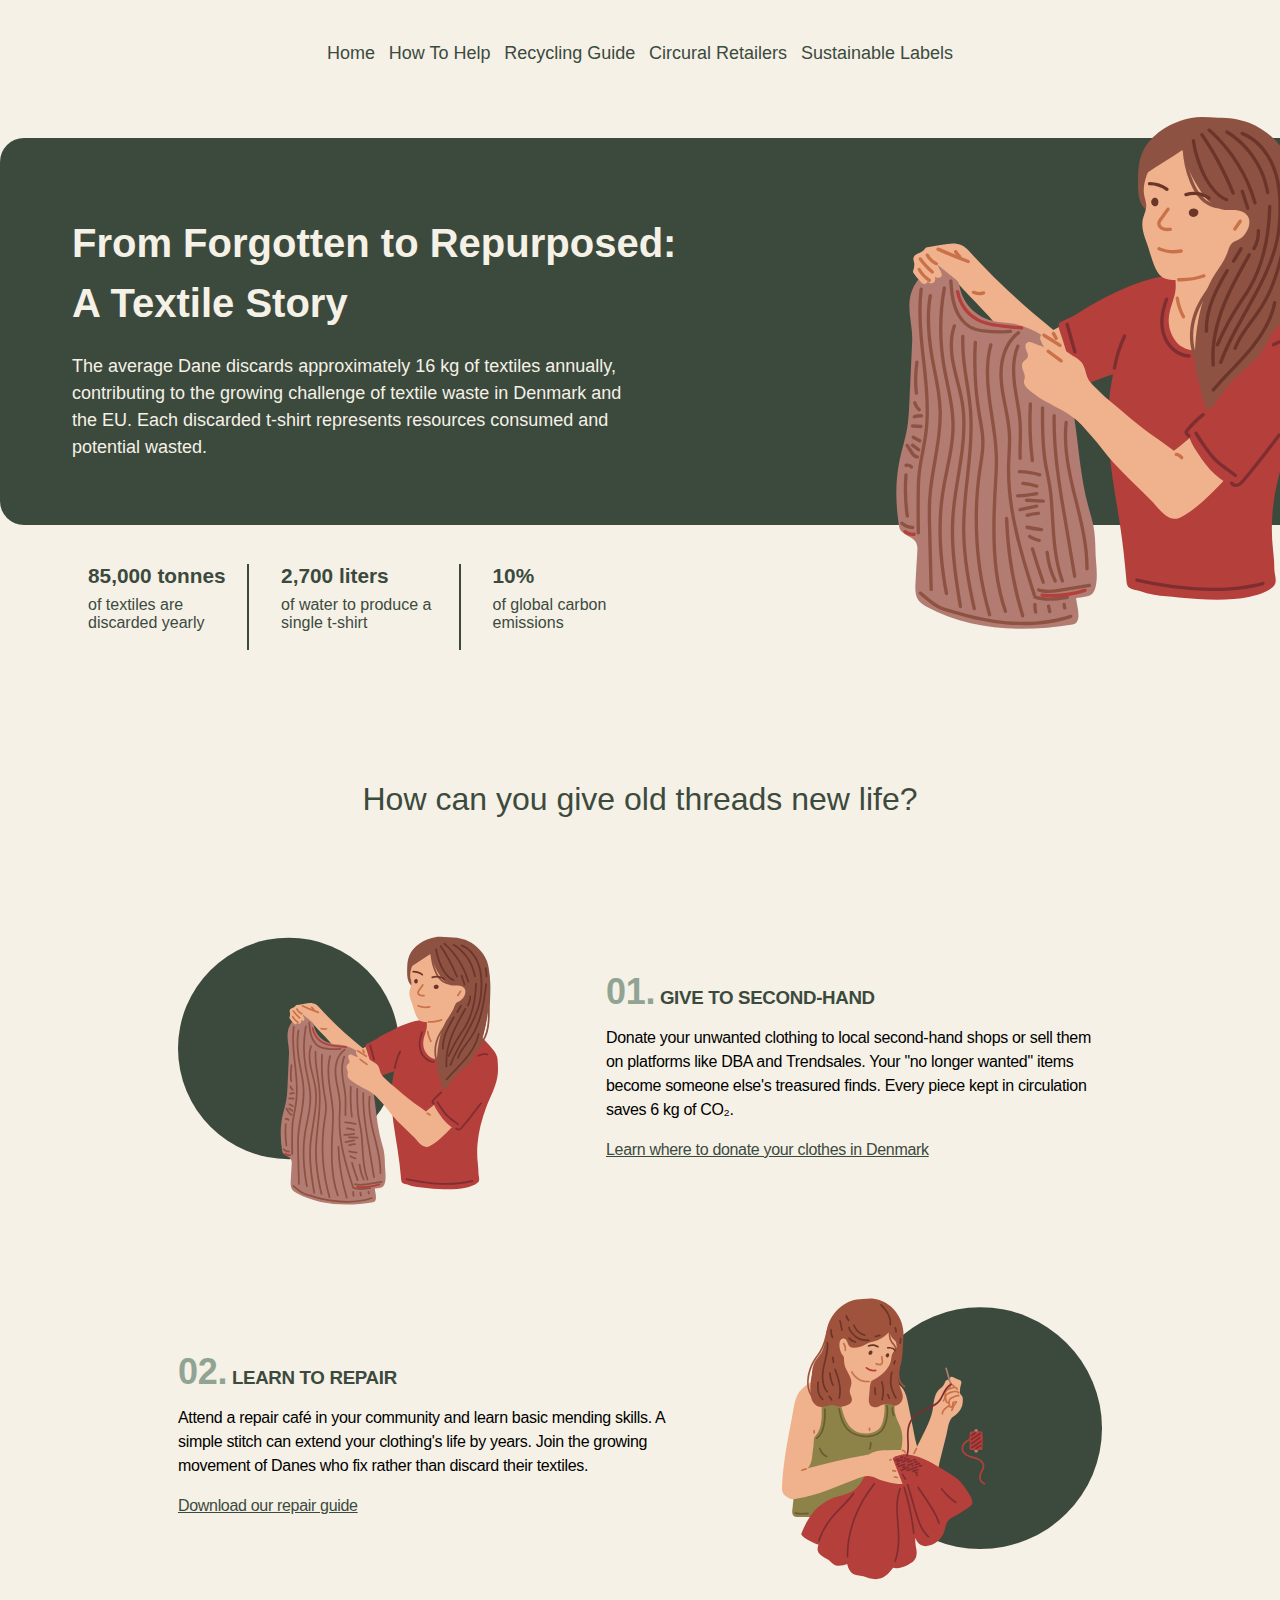
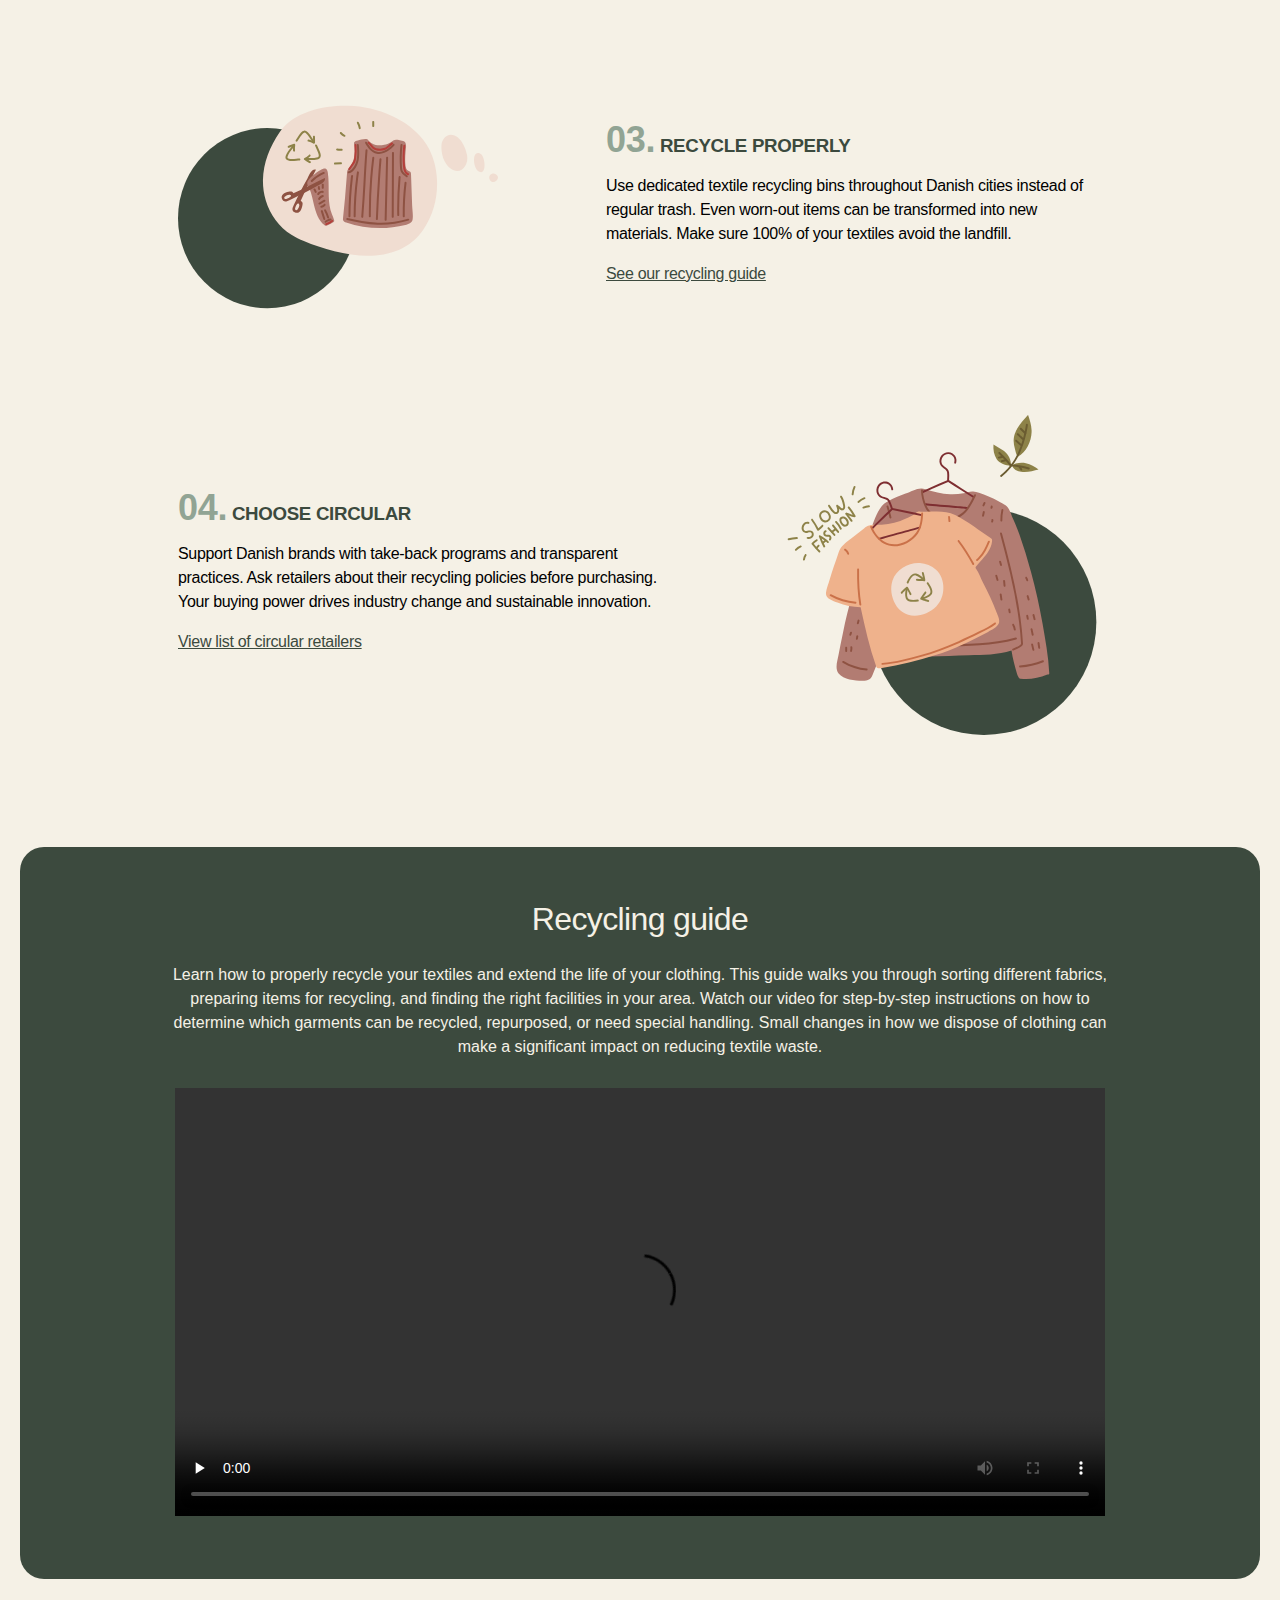
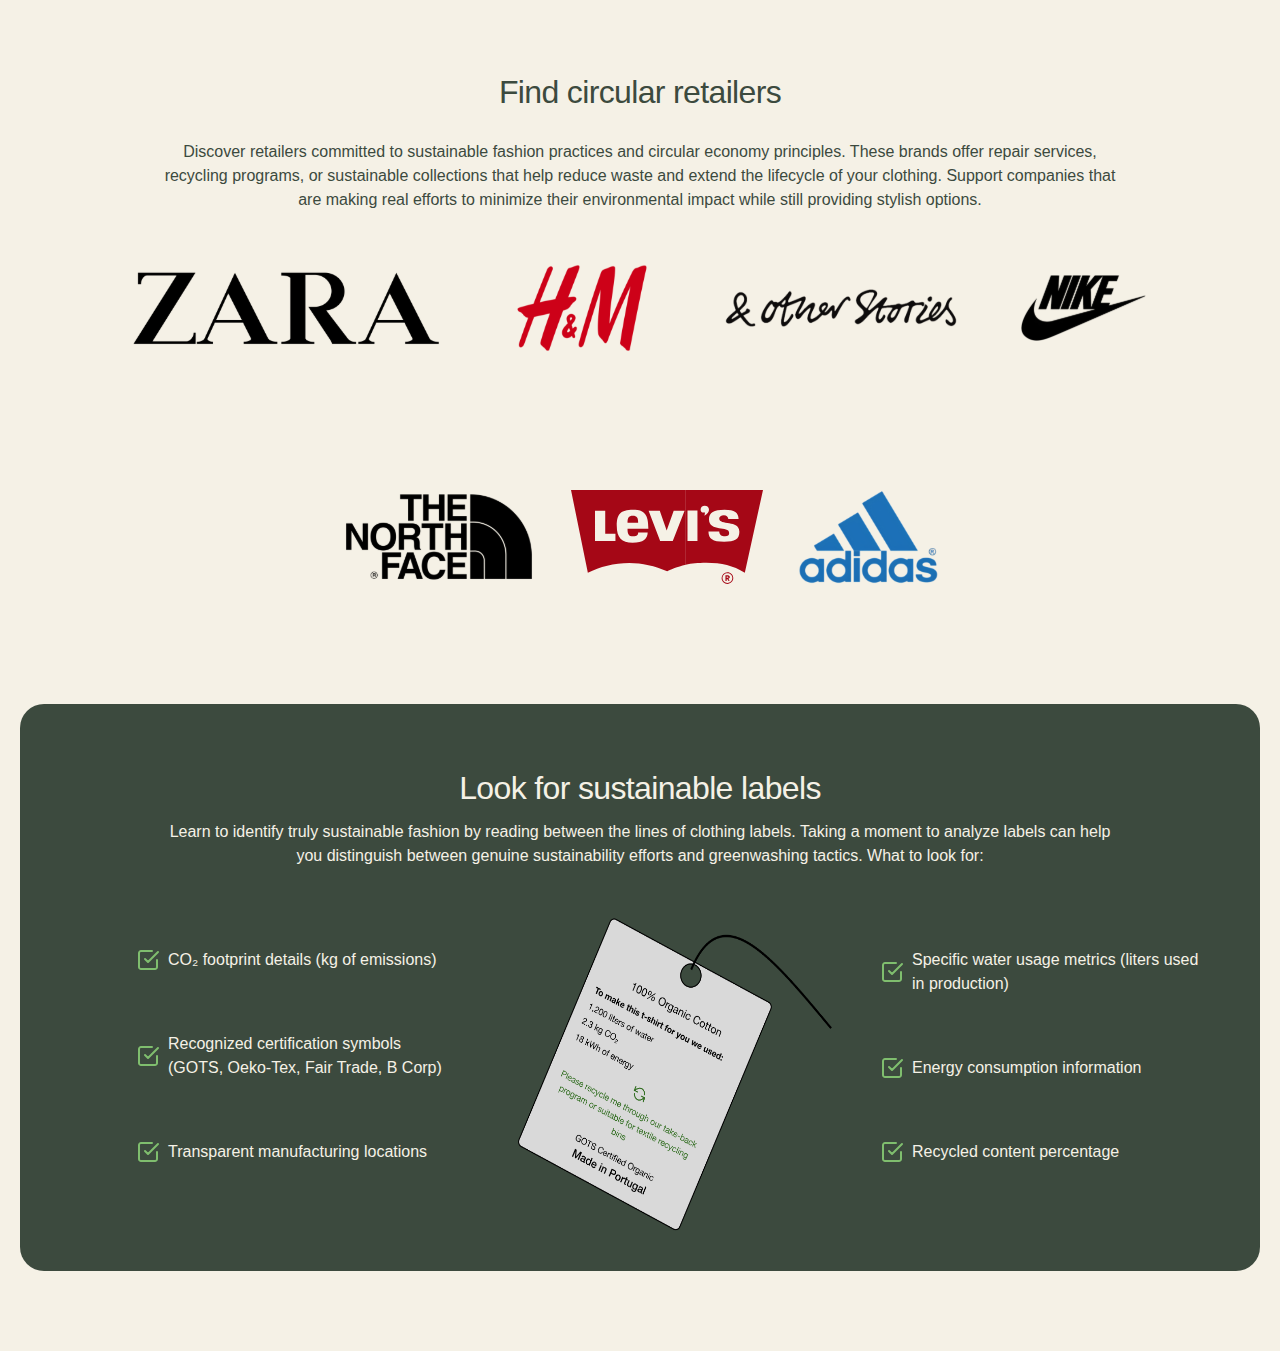
==== index.html @ e4f99337 "navbar fix" ====
<!DOCTYPE html>
<html lang="en">
  <head>
    <meta charset="UTF-8" />
    <meta name="viewport" content="width=device-width, initial-scale=1.0" />
    <title>Document</title>
    <link rel="stylesheet" href="style.css" />
  </head>
  <body>
    <header id="">
      <nav class="navbar">
        <ul class="navigation-links">
          <li><a href="#home">Home</a></li>
          <li><a href="#help">How To Help</a></li>
          <li><a href="#guide">Recycling Guide</a></li>
          <li><a href="#retailers">Circural Retailers</a></li>
          <li><a href="#labels">Sustainable Labels</a></li>
        </ul>
      </nav>
      <!-- /*TODO dark mode switch here?-->
    </header>
    <section class="hero" id="home">
      <div class="hero-content">
        <div class="left-column">
          <div class="hero-text">
            <h1>
              From Forgotten to Repurposed:<br />
              A Textile Story
            </h1>
            <p>
              The average Dane discards approximately 16 kg of textiles
              annually, contributing to the growing challenge of textile waste
              in Denmark and the EU. Each discarded t-shirt represents resources
              consumed and potential wasted.
            </p>
          </div>
          <div class="stats">
            <div>
              <h2>85,000 tonnes</h2>
              <p>of textiles are discarded yearly</p>
            </div>
            <div>
              <h2>2,700 liters</h2>
              <p>of water to produce a single t-shirt</p>
            </div>
            <div>
              <h2>10%</h2>
              <p>of global carbon emissions</p>
            </div>
          </div>
        </div>

        <div class="hero-image">
          <img src="resources/Group 1.svg" alt="Girl holding t-shirt" />
        </div>
      </div>
    </section>
    <section>
      <div class="content">
        <h2  id="help">How can you give old threads new life?</h2>
        <div class="content-row">
          <img
            class="content-image"
            src="resources/Group 135.svg"
            alt="Girl holding t-shirt"
          />
          <div class="text-column">
            <div class="numbered-heading">
              <span class="number">01.</span>
              <h3 class="heading-text">GIVE TO SECOND-HAND</h3>
            </div>
            <p>
              Donate your unwanted clothing to local second-hand shops or sell
              them on platforms like DBA and Trendsales. Your "no longer wanted"
              items become someone else's treasured finds. Every piece kept in
              circulation saves 6 kg of CO₂.
            </p>
            <div class="content-link">
              <a href="">Learn where to donate your clothes in Denmark</a>
            </div>
          </div>
        </div>
        <div class="content-row">
          <div class="text-column">
            <div class="numbered-heading">
              <span class="number">02.</span>
              <h3 class="heading-text">LEARN TO REPAIR</h3>
            </div>
            <p>
              Attend a repair café in your community and learn basic mending
              skills. A simple stitch can extend your clothing's life by years.
              Join the growing movement of Danes who fix rather than discard
              their textiles.
            </p>
            <div class="content-link">
              <a href="">Download our repair guide</a>
            </div>
          </div>
          <img
            class="content-image"
            src="resources/Group 136.svg"
            alt="Girl repairing t-shirt"
          />
        </div>
        <div class="content-row">
          <img
            class="content-image"
            src="resources/Group 137.svg"
            alt="Recycling t-shirt"
          />
          <div class="text-column">
            <div class="numbered-heading">
              <span class="number">03.</span>
              <h3 class="heading-text">RECYCLE PROPERLY</h3>
            </div>
            <p>
              Use dedicated textile recycling bins throughout Danish cities
              instead of regular trash. Even worn-out items can be transformed
              into new materials. Make sure 100% of your textiles avoid the
              landfill.
            </p>
            <div class="content-link">
              <a href="#guide">See our recycling guide</a>
            </div>
          </div>
        </div>
        <div class="content-row">
          <div class="text-column">
            <div class="numbered-heading">
              <span class="number">04.</span>
              <h3 class="heading-text">CHOOSE CIRCULAR</h3>
            </div>
            <p>
              Support Danish brands with take-back programs and transparent
              practices. Ask retailers about their recycling policies before
              purchasing. Your buying power drives industry change and
              sustainable innovation.
            </p>
            <div class="content-link">
              <a href="#retailers">View list of circular retailers</a>
            </div>
          </div>
          <img
            class="content-image"
            src="resources/Group 138.svg"
            alt="Circural retailers t-shirt"
          />
        </div>
      </div>
    </section>
    <section class="guide" id="guide">
      <div class="guide-container">
        <div class="guide-text">
          <h2>Recycling guide</h2>
          <p>
            Learn how to properly recycle your textiles and extend the life of
            your clothing. This guide walks you through sorting different
            fabrics, preparing items for recycling, and finding the right
            facilities in your area. Watch our video for step-by-step
            instructions on how to determine which garments can be recycled,
            repurposed, or need special handling. Small changes in how we
            dispose of clothing can make a significant impact on reducing
            textile waste.
          </p>
        </div>
        <div class="video-container">
          <div class="video-container">
            <video controls preload="none">
              <source
                src="resources/3196599-uhd_3840_2160_25fps.mp4"
                type="video/mp4"
              />
            </video>
          </div>
        </div>
      </div>
    </section>
    <section class="retailers" id="retailers">
      <div class="retailers-text">
        <h2>Find circular retailers</h2>
        <p>
          Discover retailers committed to sustainable fashion practices and
          circular economy principles. These brands offer repair services,
          recycling programs, or sustainable collections that help reduce waste
          and extend the lifecycle of your clothing. Support companies that are
          making real efforts to minimize their environmental impact while still
          providing stylish options.
        </p>
      </div>
      <div class="logos">
        <div class="logos-first-row">
          <img src="resources/logos/zara.svg" alt="ZARA" />
          <img src="resources/logos/H&M.svg" alt="H&M" />
          <img src="resources/logos/other.svg" alt="& Other Stories" />
          <img src="resources/logos/nike.svg" alt="NIKE" />
        </div>
        <div class="logos-second-row">
          <img src="resources/logos/TNF.svg" alt="THE NORTH FACE" />
          <img src="resources/logos/levis-logo-svgrepo-com.svg" alt="LEVI" />
          <img src="resources/logos/adidas.svg" alt="adidas" />
        </div>
      </div>
    </section>
    <section id="labels">
      <div class="label-container">
        <div class="label-text">
          <h2>Look for sustainable labels</h2>
          <p class="label-description">
            Learn to identify truly sustainable fashion by reading between the
            lines of clothing labels. Taking a moment to analyze labels can help
            you distinguish between genuine sustainability efforts and
            greenwashing tactics. What to look for:
          </p>
          <div class="label-columns">
            <div class="first-label-column">
              <div class="check-div">
                <img
                  class="check"
                  src="resources/check-square.svg"
                  alt="check square"
                />
                <p>CO₂ footprint details (kg of emissions)</p>
              </div>

              <div class="check-div">
                <img
                  class="check"
                  src="resources/check-square.svg"
                  alt="check square"
                />
                <p>
                  Recognized certification symbols (GOTS, Oeko-Tex, Fair Trade,
                  B Corp)
                </p>
              </div>
              <div class="check-div">
                <img
                  class="check"
                  src="resources/check-square.svg"
                  alt="check square"
                />
                <p>Transparent manufacturing locations</p>
              </div>
            </div>
            <div class="second-label-column">
              <img src="resources/label.png" alt="Label image" />
            </div>
            <div class="third-label-column">
              <div class="check-div">
                <img
                  class="check"
                  src="resources/check-square.svg"
                  alt="check square"
                />
                <p>Specific water usage metrics (liters used in production)</p>
              </div>

              <div class="check-div">
                <img
                  class="check"
                  src="resources/check-square.svg"
                  alt="check square"
                />
                <p>
                  Energy consumption information
                </p>
              </div>
              <div class="check-div">
                <img
                  class="check"
                  src="resources/check-square.svg"
                  alt="check square"
                />
                <p>Recycled content percentage</p>
              </div>
            </div>
            </div>
          </div>
        </div>
      </div>
    </section>
  </body>
</html>
---- style.css ----
:root {
  /* Main colors */
  --green: #3c4a3e;
  --text-gray: #333333;
  --light: #f5f1e6;
  /* Dark mode colors */
  --dark-mode: #262e27;
  --dark-mode-heading: #e4d19d;

  /* Fonts */
  --font-family: "Helvetica Neue", Arial;
}

* {
  margin: 0;
  padding: 0;
  box-sizing: border-box;
  font-family: var(--font-family);
}
html {
  scroll-behavior: smooth;
  scroll-padding-top: 10rem;
}
body {
  background-color: var(--light);
}
.test {
  background-color: lightblue;
  height: 25rem;
}

/* Navbar */
header {
  position: sticky;
  font-size: 1.125rem;
  top: 0;
  background-color: var(--light);
  width: 100%;
  height: 6.63rem;
  z-index: 1000;
}
.navbar {
  height: 100%;
  width: 50%;
  margin: auto;
}

.navigation-links {
  height: 100%;
  list-style-type: none;
  display: flex;
  align-items: center;
  justify-content: space-around;
}

.navigation-links a {
  text-decoration: none;
  color: var(--green);
}

/* Hero section*/
.hero {
  background-color: var(--green);
  width: 86.4375rem;
  height: 24.1875rem;
  margin: auto;
  color: var(--light);
  border-radius: 1.5rem;
  margin-top: 2rem;
}

.hero-content {
  display: flex;
  padding: 4.69rem 0 4rem 4.5rem;
}

.hero-text h1 {
  margin-bottom: 1.25rem;
  font-size: 2.5rem;
  font-weight: 700;
  color: var(--light, #f5f1e6);
  line-height: 150%; /* 3.75rem */
}

.hero-text p {
  color: var(--light, #f5f1e6);
  font-size: 1.125rem;
  font-style: normal;
  font-weight: 400;
  line-height: 150%; /* 1.6875rem */
  width: 36rem;
  margin-bottom: 6.44rem;
}

.left-column {
  flex: 1;
  padding-right: 2rem;
  display: flex;
  flex-direction: column;
}

.stats {
  display: flex;
  justify-content: space-between;
  height: 5rem;
  width: 36rem;
}

.stats h2 {
  font-size: 1.3rem;
  font-weight: 700;
  margin-bottom: 0.5rem;
  color: var(--green);
}
.stats p {
  color: var(--green);
  font-weight: 400;
  font-size: 1rem;
}
.stats > div {
  margin: 0 1rem;
}
.stats > div:not(:last-child) {
  border-right: 0.125rem solid;
  border-color: var(--green);
  height: 5.375rem;
}

.hero-image {
  position: relative;
  left: -4.44rem;
  top: -6rem;
}
.hero-image img {
  height: 32rem;
  width: 26rem;
}

/* Content */
.content h2 {
  margin-top: 16rem;
  color: var(--green);
  font-size: 2rem;
  font-weight: 400;
  margin-bottom: 5.8rem;
}
.content {
  display: flex;
  align-items: center;
  flex-direction: column;
}

.content-row {
  display: flex;
  align-items: center;
  gap: 6.75rem;
  margin-bottom: 3rem;
  line-height: 150%; /* 1.5rem */
  letter-spacing: -0.02rem;
}
.text-column a {
  padding-top: 10rem;
  color: var(--green);
}
.content-link {
  margin-top: 1rem;
}
.text-column {
  width: 31rem;
}

.content-image {
  width: 20rem;
  height: 20rem;
}
.numbered-heading {
  color: var(--green);
  margin-bottom: 1rem;
  display: flex;
  align-items: baseline;
  gap: 0.3rem;
}

.number {
  font-size: 2.25rem;
  color: #91a494;
  font-weight: 700;
}

/* Recycling guide video */
.guide-container {
  background-color: var(--green);
  border-radius: 1.5rem;
  color: var(--light);
  width: 77.5rem;
  height: 45.75rem;
  margin: auto;
  margin-top: 4rem;
}
.guide-text {
  width: 60rem;
  margin: auto;
  text-align: center;
  font-size: 1rem;
  font-style: normal;
  font-weight: 400;
  line-height: 150%; /* 1.5rem */
}
.guide-text h2 {
  padding-top: 3rem;
  margin-bottom: 1.25rem;
  font-size: 2rem;
  font-style: normal;
  font-weight: 400;
  line-height: 150%; /* 3rem */
  letter-spacing: -0.04rem;
}

.video-container {
  width: 58.125rem;
  height: 26.75rem;
  background-color: #d9d9d9;
  margin: auto;
  margin-top: 1.8rem;
}

.video-container video {
  height: 100%;
  width: 100%;
  object-fit: cover;
  display: block;
}

/* Retailers and their logos */
.retailers {
  margin-top: 5.6rem;
}
.retailers-text {
  margin: auto;
  width: 60rem;
}
.retailers-text h2 {
  color: var(--green);
  font-size: 2rem;
  font-style: normal;
  font-weight: 400;
  line-height: 150%; /* 3rem */
  letter-spacing: -0.04rem;
  display: flex;
  justify-content: center;
  margin-bottom: 1.5rem;
}
.retailers-text p {
  color: var(--green);
  font-size: 1rem;
  font-weight: 400;
  line-height: 150%; /* 1.5rem */
  text-align: center;
}
.logos {
  margin-top: 2.5rem;
}

.logos-first-row {
  display: flex;
  justify-content: space-around;
  align-items: center;
  margin: 2.5rem 6.25rem 4.81rem 6.25rem;
}
.logos-second-row {
  display: flex;
  justify-content: space-around;
  align-items: center;
  margin: 0 20rem;
  margin-bottom: 4.38rem;
}

.logos img {
  height: 5rem;
}
.logos img[alt="H&M"],
.logos img[alt="THE NORTH FACE"],
.logos img[alt="adidas"] {
  height: 7rem;
}

.logos img[alt="LEVI"] {
  height: 12rem;
}

/* Lablel */
.label-container {
  width: 77.5rem;
  height: 35.4375rem;
  background-color: var(--green);
  margin: auto;
  border-radius: 1.5rem;;
  margin-bottom: 5rem;
}
.label-text h2{
  font-size: 2rem;
  font-weight: 400;
  letter-spacing: -0.04rem;
  padding-top: 4.5rem;
  display: flex;
  justify-content: center;
}
.label-description {
  padding-top: 1.25rem;
  width: 60rem;
  display: flex;
  margin: auto;
  margin-bottom: 3rem;
  text-align: center;
}
.label-text {
  color: var(--light);
  font-size: 1rem;
  font-weight: 400;
  line-height: 150%; /* 1.5rem */
}
.first-label-column{
  width: 40%;
}
.second-label-column{
  width: 20%;
}

.label-columns {
  display: flex;
  padding-top: 2rem;
}
.second-label-column img {
  width: 20rem;
  height: 20rem;
  margin-top: -2rem;
}
.check-div{
  display: flex;
  width: 20rem;
  margin: 0 7.25rem 3.75rem 7.25rem;
  gap: 0.5rem;
}
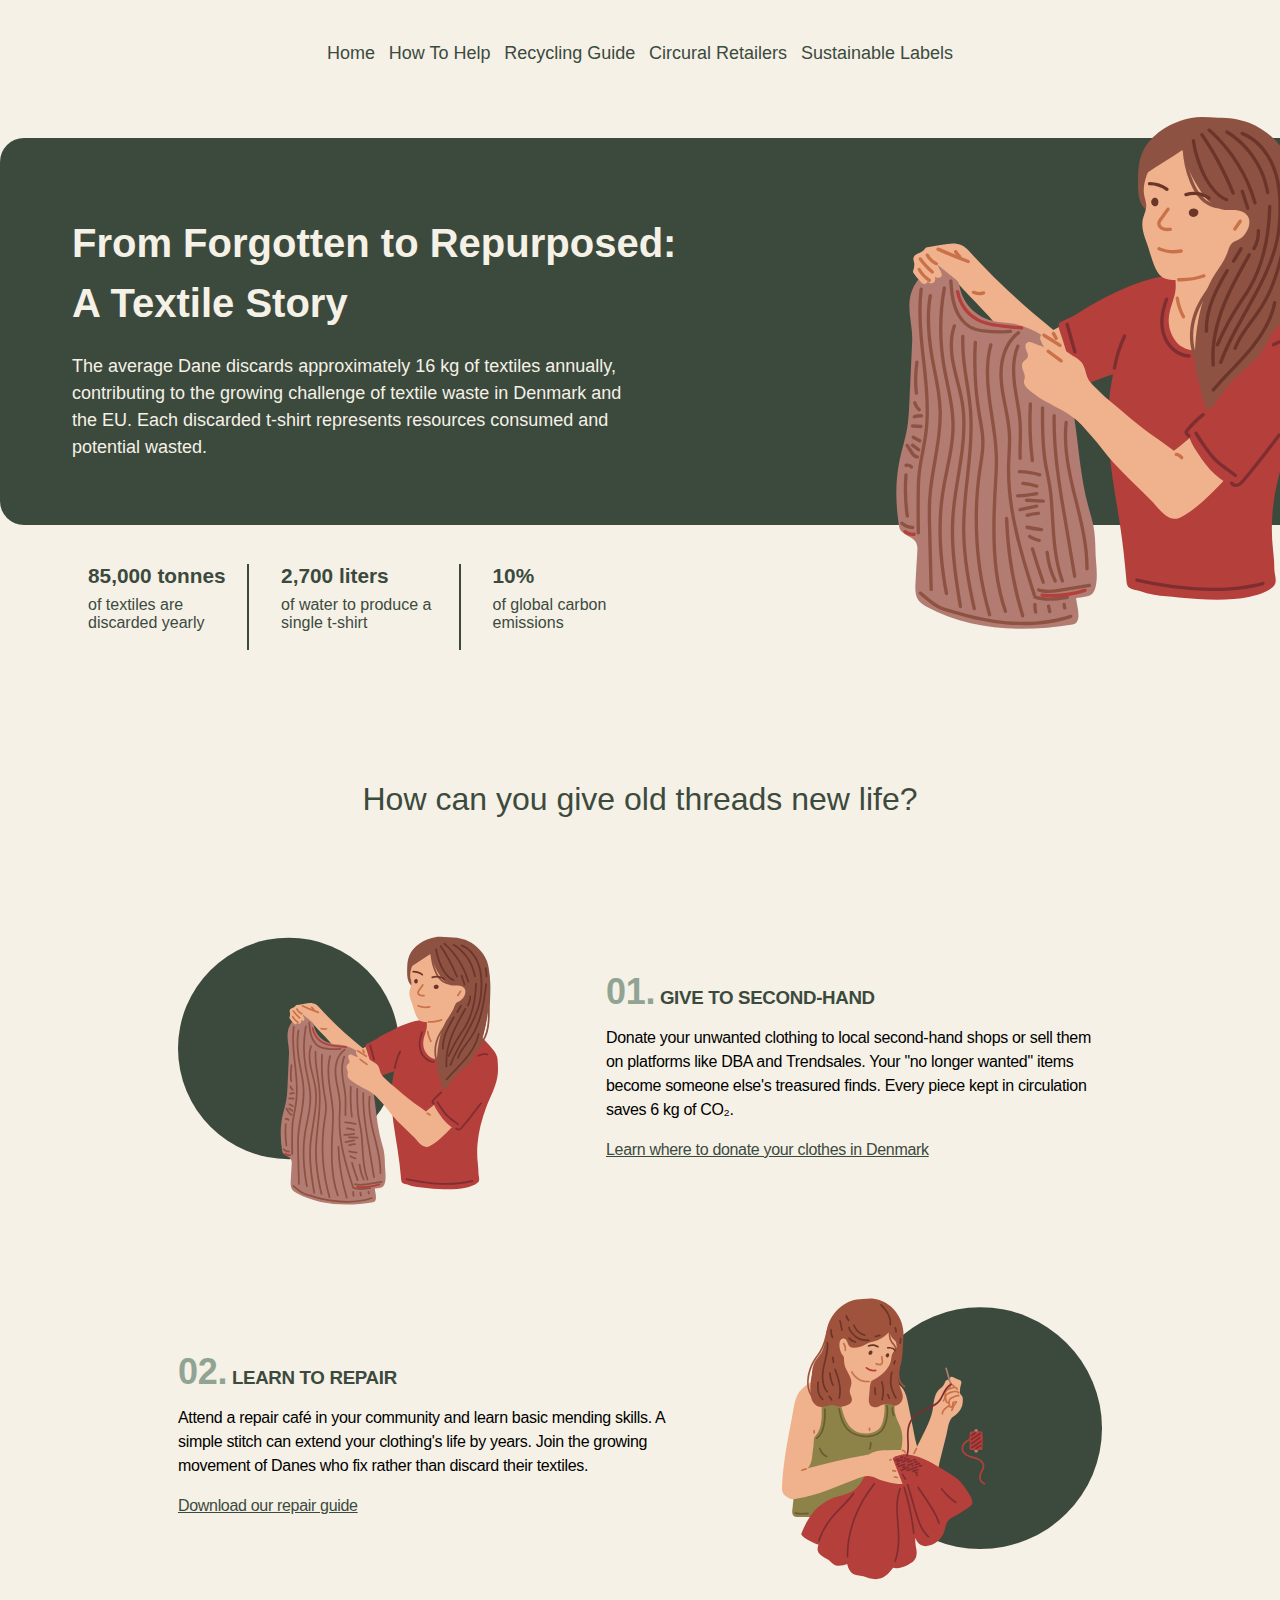
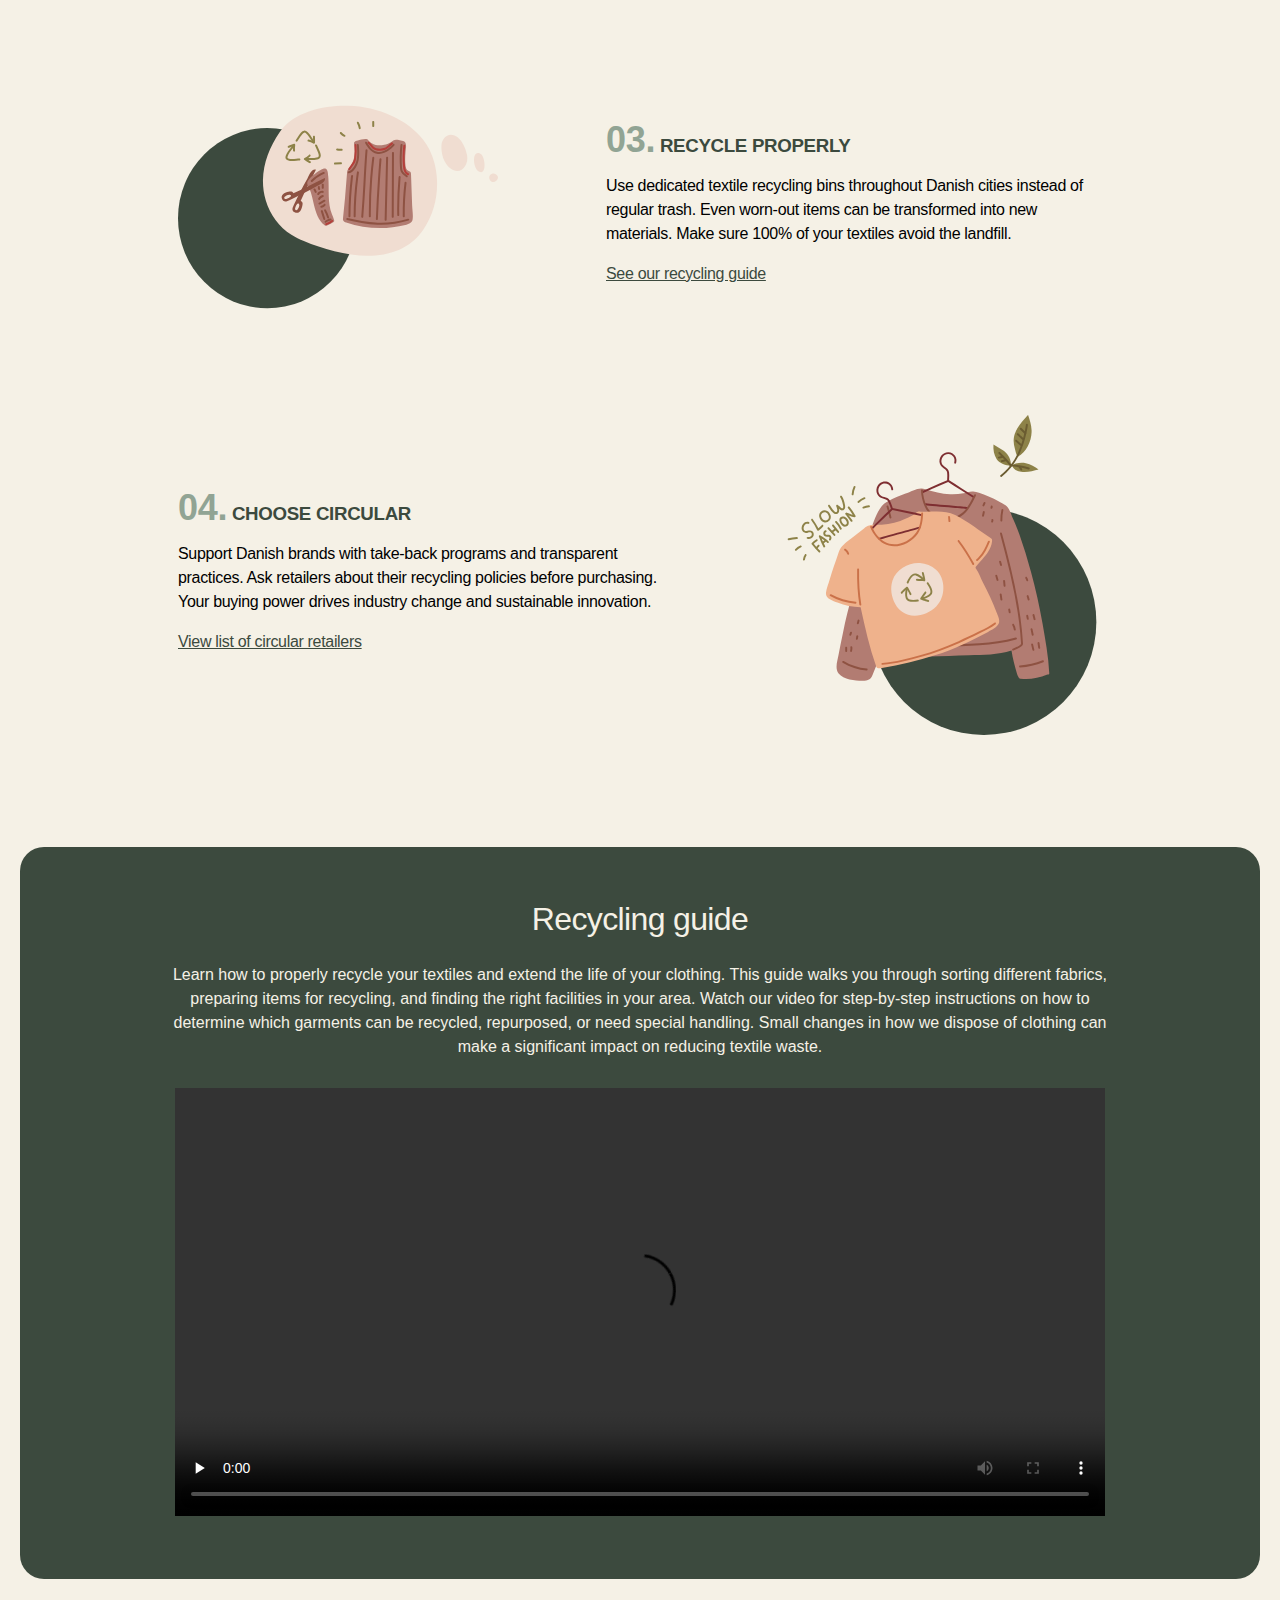
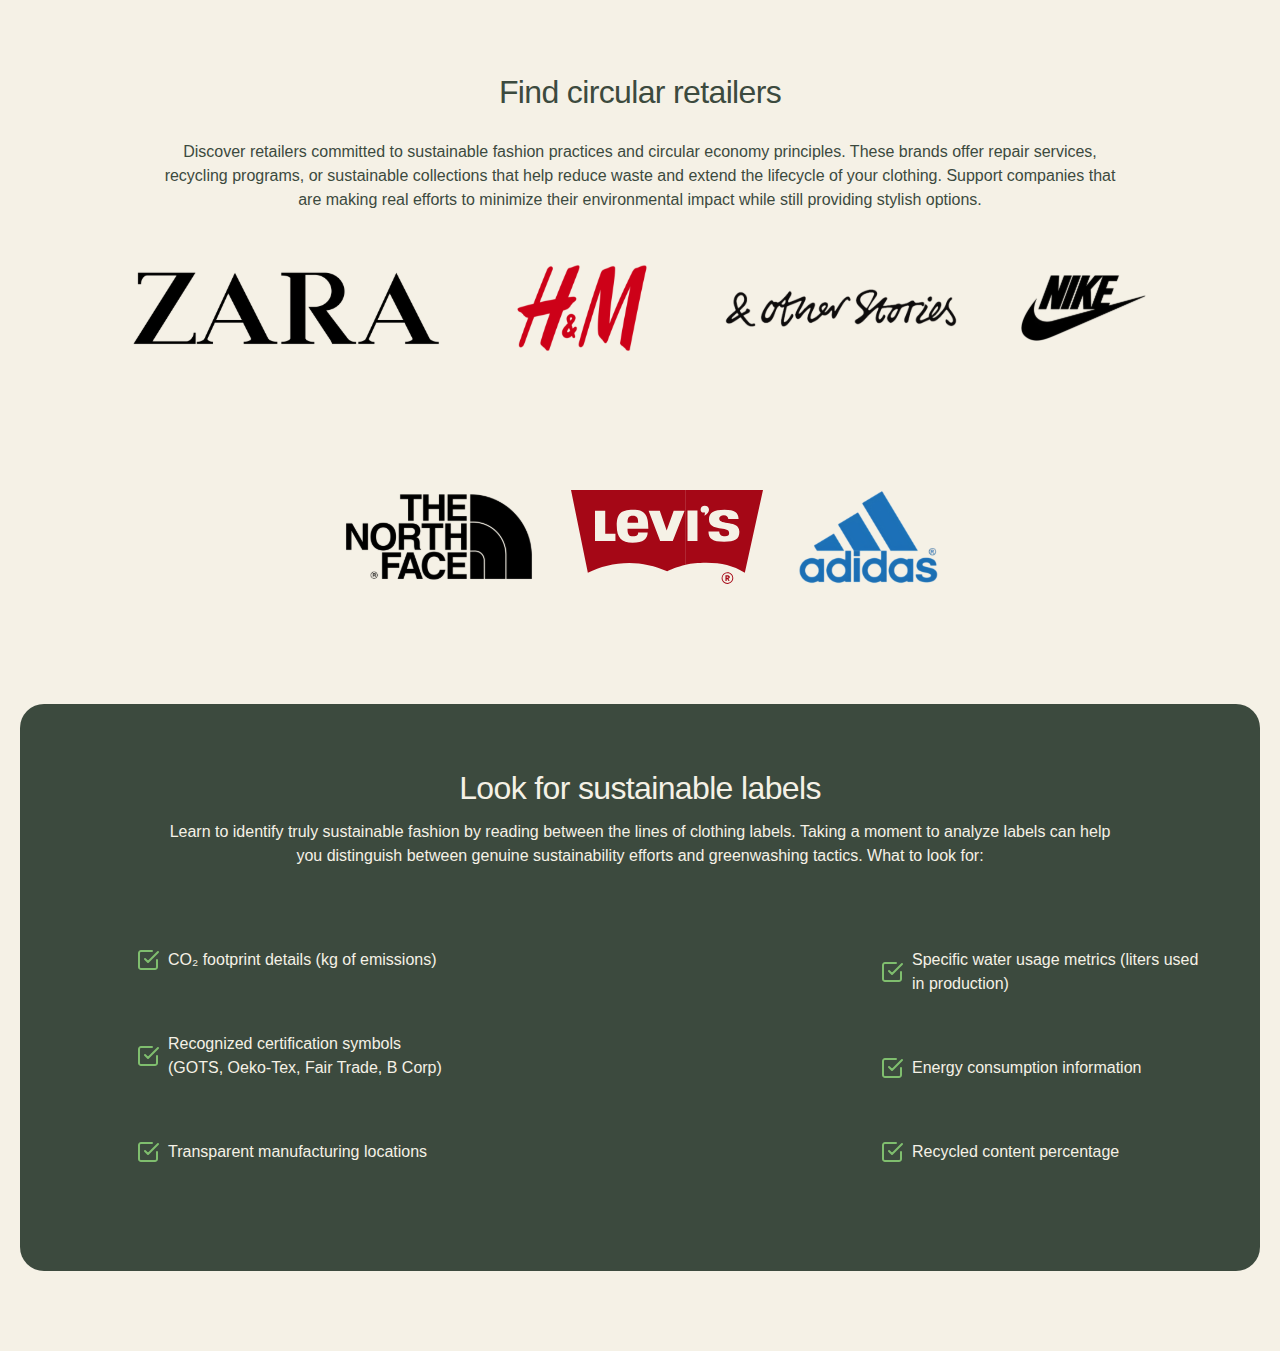
==== commit 6cb66489: "lazy loading" ====
--- a/index.html
+++ b/index.html
@@ -63,6 +63,7 @@
             class="content-image"
             src="resources/Group 135.svg"
             alt="Girl holding t-shirt"
+            loading="lazy"
           />
           <div class="text-column">
             <div class="numbered-heading">
@@ -100,6 +101,7 @@
             class="content-image"
             src="resources/Group 136.svg"
             alt="Girl repairing t-shirt"
+            loading="lazy"
           />
         </div>
         <div class="content-row">
@@ -107,6 +109,7 @@
             class="content-image"
             src="resources/Group 137.svg"
             alt="Recycling t-shirt"
+            loading="lazy"
           />
           <div class="text-column">
             <div class="numbered-heading">
@@ -144,6 +147,7 @@
             class="content-image"
             src="resources/Group 138.svg"
             alt="Circural retailers t-shirt"
+            loading="lazy"
           />
         </div>
       </div>
@@ -189,15 +193,15 @@
       </div>
       <div class="logos">
         <div class="logos-first-row">
-          <img src="resources/logos/zara.svg" alt="ZARA" />
-          <img src="resources/logos/H&M.svg" alt="H&M" />
-          <img src="resources/logos/other.svg" alt="& Other Stories" />
-          <img src="resources/logos/nike.svg" alt="NIKE" />
+          <img src="resources/logos/zara.svg" alt="ZARA" loading="lazy"/>
+          <img src="resources/logos/H&M.svg" alt="H&M" loading="lazy"/>
+          <img src="resources/logos/other.svg" alt="& Other Stories" loading="lazy"/>
+          <img src="resources/logos/nike.svg" alt="NIKE" loading="lazy"/>
         </div>
         <div class="logos-second-row">
-          <img src="resources/logos/TNF.svg" alt="THE NORTH FACE" />
-          <img src="resources/logos/levis-logo-svgrepo-com.svg" alt="LEVI" />
-          <img src="resources/logos/adidas.svg" alt="adidas" />
+          <img src="resources/logos/TNF.svg" alt="THE NORTH FACE" loading="lazy"/>
+          <img src="resources/logos/levis-logo-svgrepo-com.svg" alt="LEVI" loading="lazy"/>
+          <img src="resources/logos/adidas.svg" alt="adidas" loading="lazy"/>
         </div>
       </div>
     </section>
@@ -243,7 +247,7 @@
               </div>
             </div>
             <div class="second-label-column">
-              <img src="resources/label.png" alt="Label image" />
+              <img src="resources/label.png" alt="Label image" loading="lazy"/>
             </div>
             <div class="third-label-column">
               <div class="check-div">
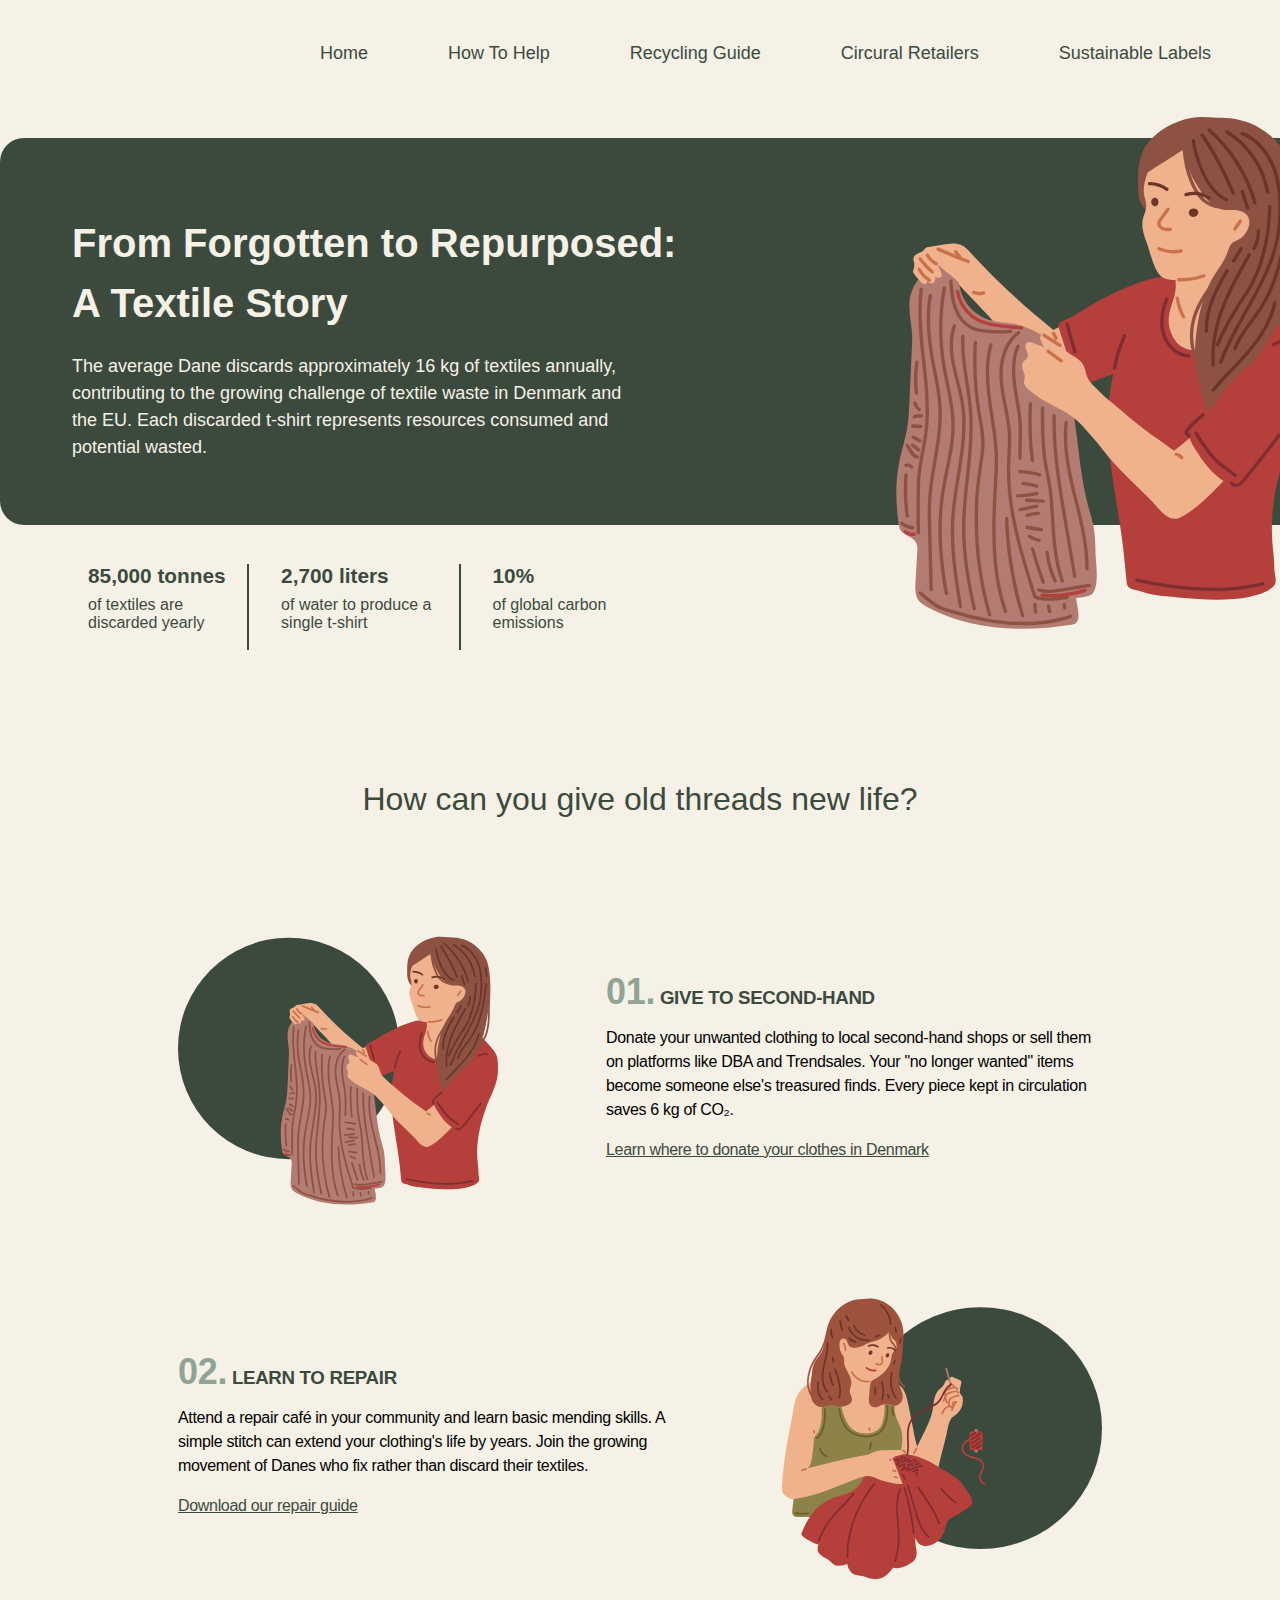
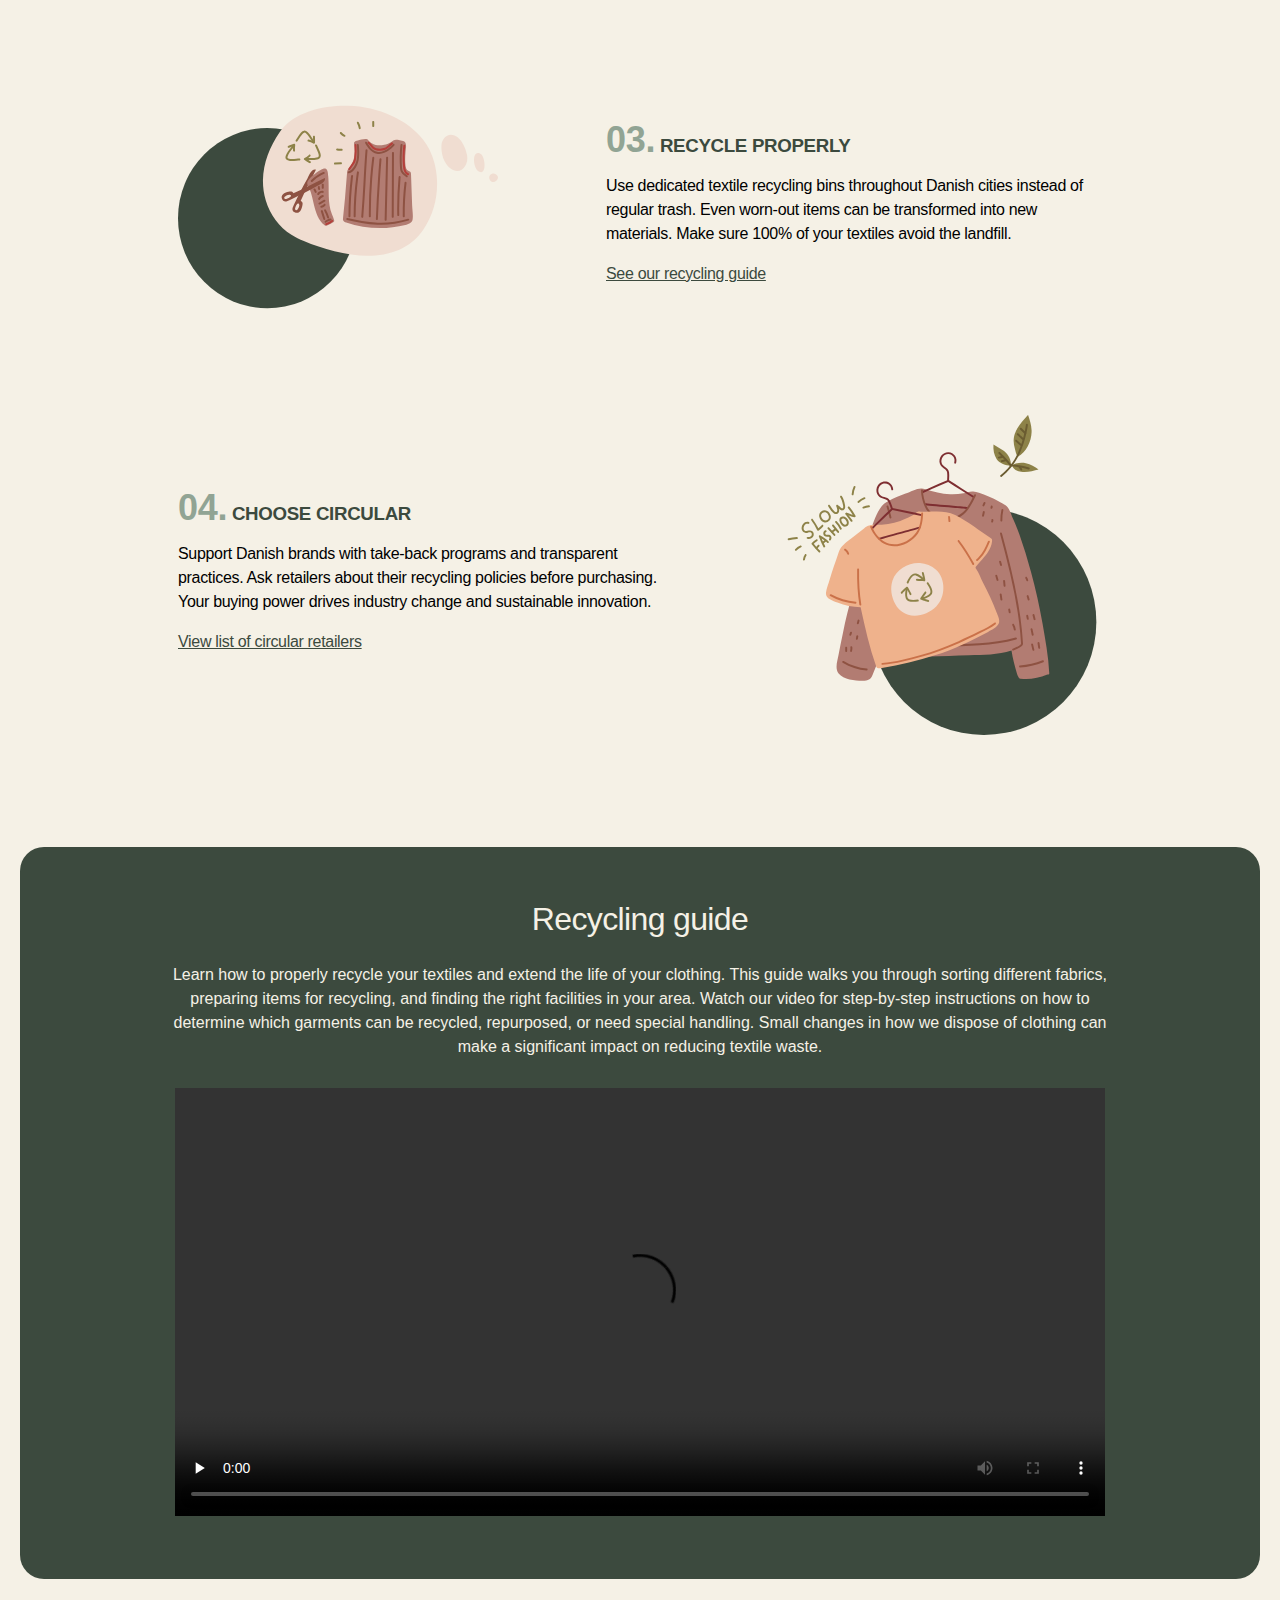
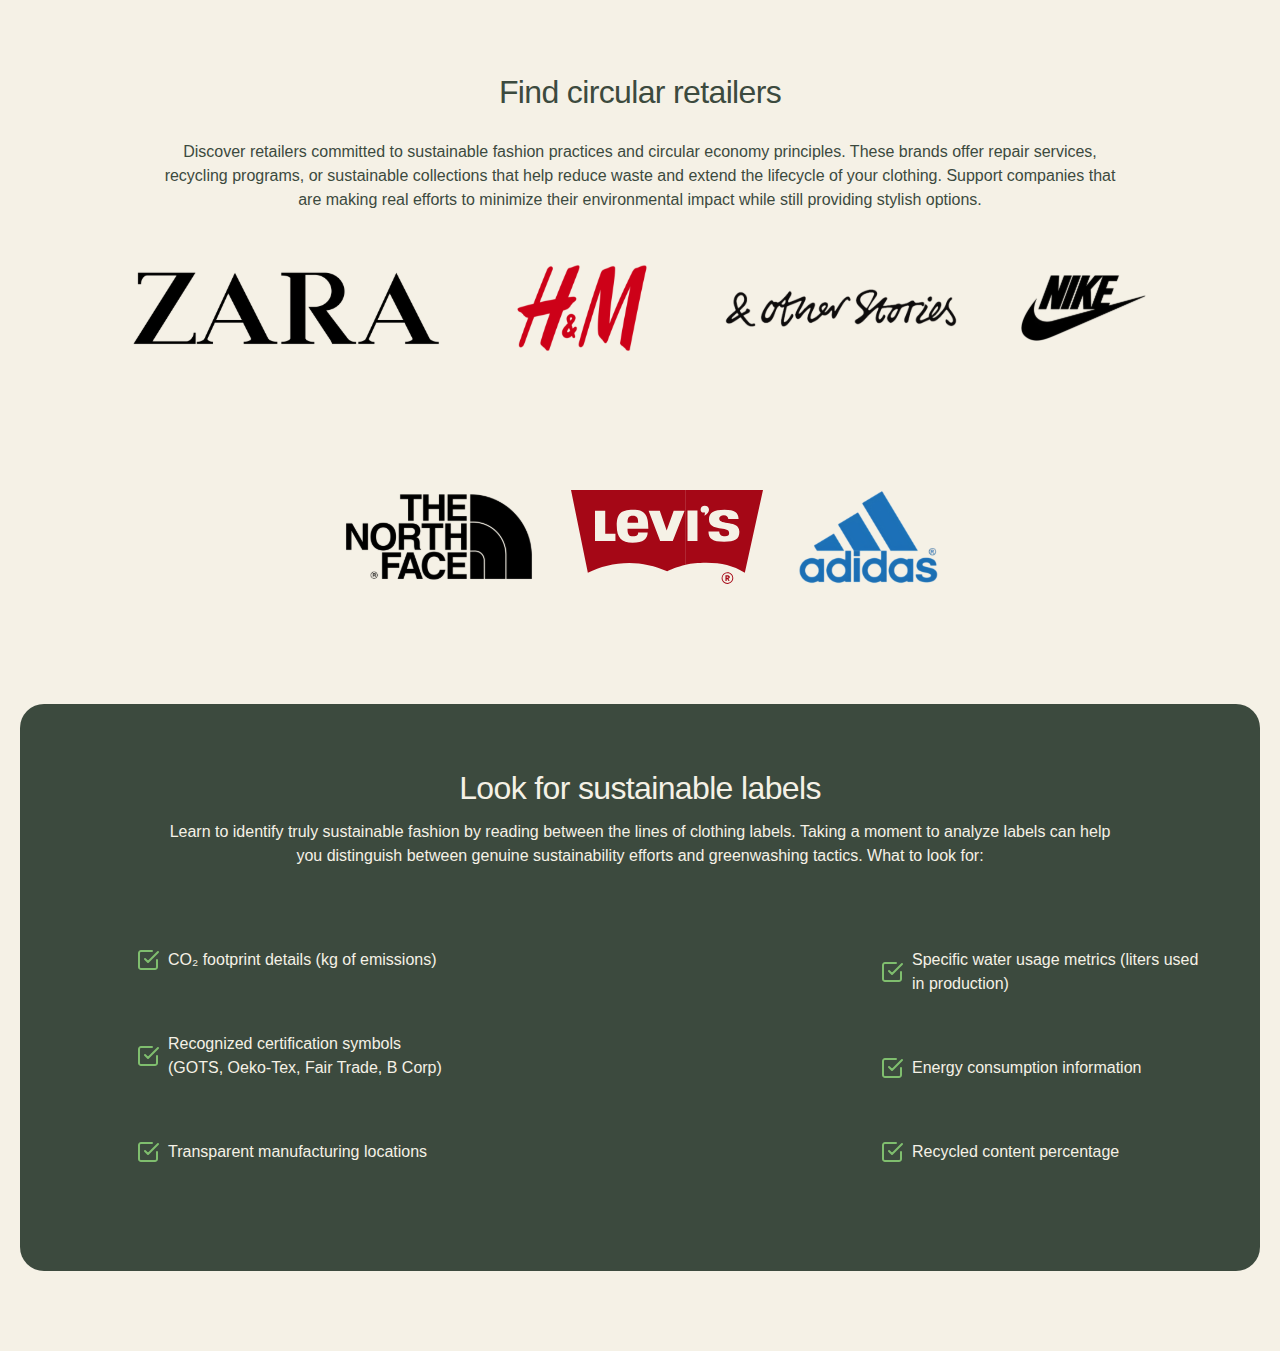
==== commit 8f3dae10: "mobile responsive design" ====
--- a/index.html
+++ b/index.html
@@ -8,6 +8,11 @@
   </head>
   <body>
     <header id="">
+      <div class="burger-menu">
+        <div class="burger-line"></div>
+        <div class="burger-line"></div>
+        <div class="burger-line"></div>
+      </div>
       <nav class="navbar">
         <ul class="navigation-links">
           <li><a href="#home">Home</a></li>
@@ -283,5 +288,22 @@
         </div>
       </div>
     </section>
+    <script>
+      const burgerMenu = document.querySelector('.burger-menu');
+      const navLinks = document.querySelector('.navigation-links');
+    
+      burgerMenu.addEventListener('click', () => {
+        burgerMenu.classList.toggle('active');
+        navLinks.classList.toggle('active');
+      });
+    
+      // Close menu when clicking on a link
+      document.querySelectorAll('.navigation-links a').forEach(link => {
+        link.addEventListener('click', () => {
+          burgerMenu.classList.remove('active');
+          navLinks.classList.remove('active');
+        });
+      });
+    </script>
   </body>
 </html>
--- a/style.css
+++ b/style.css
@@ -51,6 +51,8 @@
   display: flex;
   align-items: center;
   justify-content: space-around;
+  gap: 5rem;
+  white-space: nowrap;
 }
 
 .navigation-links a {
@@ -294,10 +296,10 @@
   height: 35.4375rem;
   background-color: var(--green);
   margin: auto;
-  border-radius: 1.5rem;;
+  border-radius: 1.5rem;
   margin-bottom: 5rem;
 }
-.label-text h2{
+.label-text h2 {
   font-size: 2rem;
   font-weight: 400;
   letter-spacing: -0.04rem;
@@ -319,10 +321,10 @@
   font-weight: 400;
   line-height: 150%; /* 1.5rem */
 }
-.first-label-column{
+.first-label-column {
   width: 40%;
 }
-.second-label-column{
+.second-label-column {
   width: 20%;
 }
 
@@ -335,9 +337,291 @@
   height: 20rem;
   margin-top: -2rem;
 }
-.check-div{
+.check-div {
   display: flex;
   width: 20rem;
   margin: 0 7.25rem 3.75rem 7.25rem;
   gap: 0.5rem;
-}+}
+
+@media (max-width: 767px) {
+  /* Base adjustments */
+  html {
+    scroll-padding-top: 5rem;
+  }
+
+  body {
+    font-size: 14px;
+  }
+
+  @media (max-width: 767px) {
+    /* Navbar - Burger Menu */
+    header {
+      height: 4rem;
+      padding: 0 1rem;
+      display: flex;
+      justify-content: space-between;
+      align-items: center;
+    }
+
+    .navbar {
+      width: auto;
+      margin: 0;
+    }
+
+    .navigation-links {
+      position: fixed;
+      top: 4rem;
+      left: 0;
+      width: 100%;
+      height: 100%;
+      background-color: var(--light);
+      flex-direction: column;
+      justify-content: flex-start;
+      padding: 2rem 0;
+      gap: 2rem;
+      transform: translateX(-100%);
+      transition: transform 0.3s ease;
+      z-index: 999;
+    }
+
+    .navigation-links.active {
+      transform: translateX(0);
+    }
+
+    .navigation-links a {
+      padding: 1rem;
+      font-size: 1.2rem;
+    }
+
+    /* Burger Menu Button */
+    .burger-menu {
+      display: flex;
+      flex-direction: column;
+      justify-content: space-around;
+      width: 2rem;
+      height: 2rem;
+      cursor: pointer;
+      z-index: 1000;
+    }
+
+    .burger-line {
+      width: 100%;
+      height: 0.25rem;
+      background-color: var(--green);
+      transition: all 0.3s ease;
+    }
+
+    /* Burger Menu Animation */
+    .burger-menu.active .burger-line:nth-child(1) {
+      transform: rotate(45deg) translate(0.35rem, 0.35rem);
+    }
+
+    .burger-menu.active .burger-line:nth-child(2) {
+      opacity: 0;
+    }
+
+    .burger-menu.active .burger-line:nth-child(3) {
+      transform: rotate(-40deg) translate(0.55rem, -0.55rem);
+    }
+  }
+  /* Hero section */
+  .hero {
+    width: 100%;
+    height: auto;
+    border-radius: 0;
+    margin-top: 0;
+    padding: 2rem 1rem;
+    position: relative; /* Needed for z-index to work */
+    z-index: 1; /* Lower than stats */
+  }
+
+  .hero-content {
+    flex-direction: column;
+    padding: 0;
+  }
+
+  .hero-text h1 {
+    font-size: 1.8rem;
+    margin-bottom: 2rem;
+  }
+
+  .hero-text p {
+    width: 100%;
+  }
+  .hero-image {
+    display: none;
+  }
+
+  .left-column {
+    padding-right: 0;
+  }
+
+  .stats {
+    width: 75%;
+    flex-wrap: wrap;
+    height: auto;
+    gap: 1rem;
+    position: relative;
+    z-index: 2; /* Higher than hero */
+    background-color: var(--light);
+    border-radius: 0.5rem;
+    box-shadow: 0 2px 5px rgba(0, 0, 0, 0.1);
+    margin: 0 auto;
+    margin-top: -4rem;
+  }
+
+  .stats > div {
+    width: 100%;
+    text-align: center;
+    margin: 0;
+    padding: 0.5rem;
+  }
+
+  .stats > div:not(:last-child) {
+    border-right: none;
+    border-bottom: 0.125rem solid var(--green);
+    height: auto;
+  }
+
+  .hero-image {
+    position: static;
+    margin-top: 2rem;
+    text-align: center;
+  }
+
+  .hero-image img {
+    height: auto;
+    width: 80%;
+    max-width: 20rem;
+  }
+
+  /* Content section */
+  .content h2 {
+    margin-top: 3rem;
+    margin-bottom: 2rem;
+    font-size: 1.5rem;
+  }
+
+  .content-row {
+    flex-direction: column;
+    gap: 2rem;
+    padding: 0 1rem;
+  }
+
+  .text-column {
+    width: 100%;
+    order: 2;
+  }
+
+  .content-image {
+    width: 100%;
+    height: auto;
+    max-width: 20rem;
+    order: 1;
+  }
+
+  /* Guide video */
+  .guide-container {
+    width: 100%;
+    height: auto;
+    padding: 2rem 1rem;
+    border-radius: 0;
+  }
+
+  .guide-text {
+    width: 100%;
+    padding: 0 1rem;
+  }
+
+  .guide-text h2 {
+    font-size: 1.5rem;
+    padding-top: 0;
+  }
+
+  .video-container {
+    width: 100%;
+    height: auto;
+    aspect-ratio: 16/9;
+  }
+
+  /* Retailers */
+  .retailers {
+    margin-top: 3rem;
+  }
+
+  .retailers-text {
+    width: 100%;
+    padding: 0 1rem;
+  }
+
+  .retailers-text h2 {
+    font-size: 1.5rem;
+  }
+
+  .logos-first-row,
+  .logos-second-row {
+    margin: 5rem 2.5rem;
+    gap: 2rem;
+  }
+
+  .logos img {
+    height: 2.5rem;
+  }
+  .logos img[alt="H&M"],
+  .logos img[alt="THE NORTH FACE"],
+  .logos img[alt="NIKE"],
+  .logos img[alt="adidas"] {
+    height: 3.5rem;
+  }
+  
+  .logos img[alt="LEVI"] {
+    height: 6rem;
+  }
+
+  /* Label section */
+  .label-container {
+    width: 100%;
+    height: auto;
+    border-radius: 0;
+    padding: 2rem 1rem;
+  }
+
+  .label-text h2 {
+    font-size: 1.5rem;
+    padding-top: 0;
+    padding-bottom: 2rem;
+  }
+
+  .label-description {
+    width: 100%;
+    padding: 0 1rem;
+  }
+
+  .label-columns {
+    flex-direction: column;
+  }
+  .second-label-column { 
+    display: flex;
+    justify-content: center;
+    margin: 2rem 0;
+  }
+
+  .first-label-column,
+  .second-label-column {
+    width: 100%;
+  }
+
+  .second-label-column img {
+    width: 100%;
+    height: auto;
+    max-width: 20rem;
+    margin: 1rem auto 0;
+  }
+
+  .check-div {
+    width: 100%;
+    margin: 1rem 0;
+    padding: 0 1rem;
+  }
+}
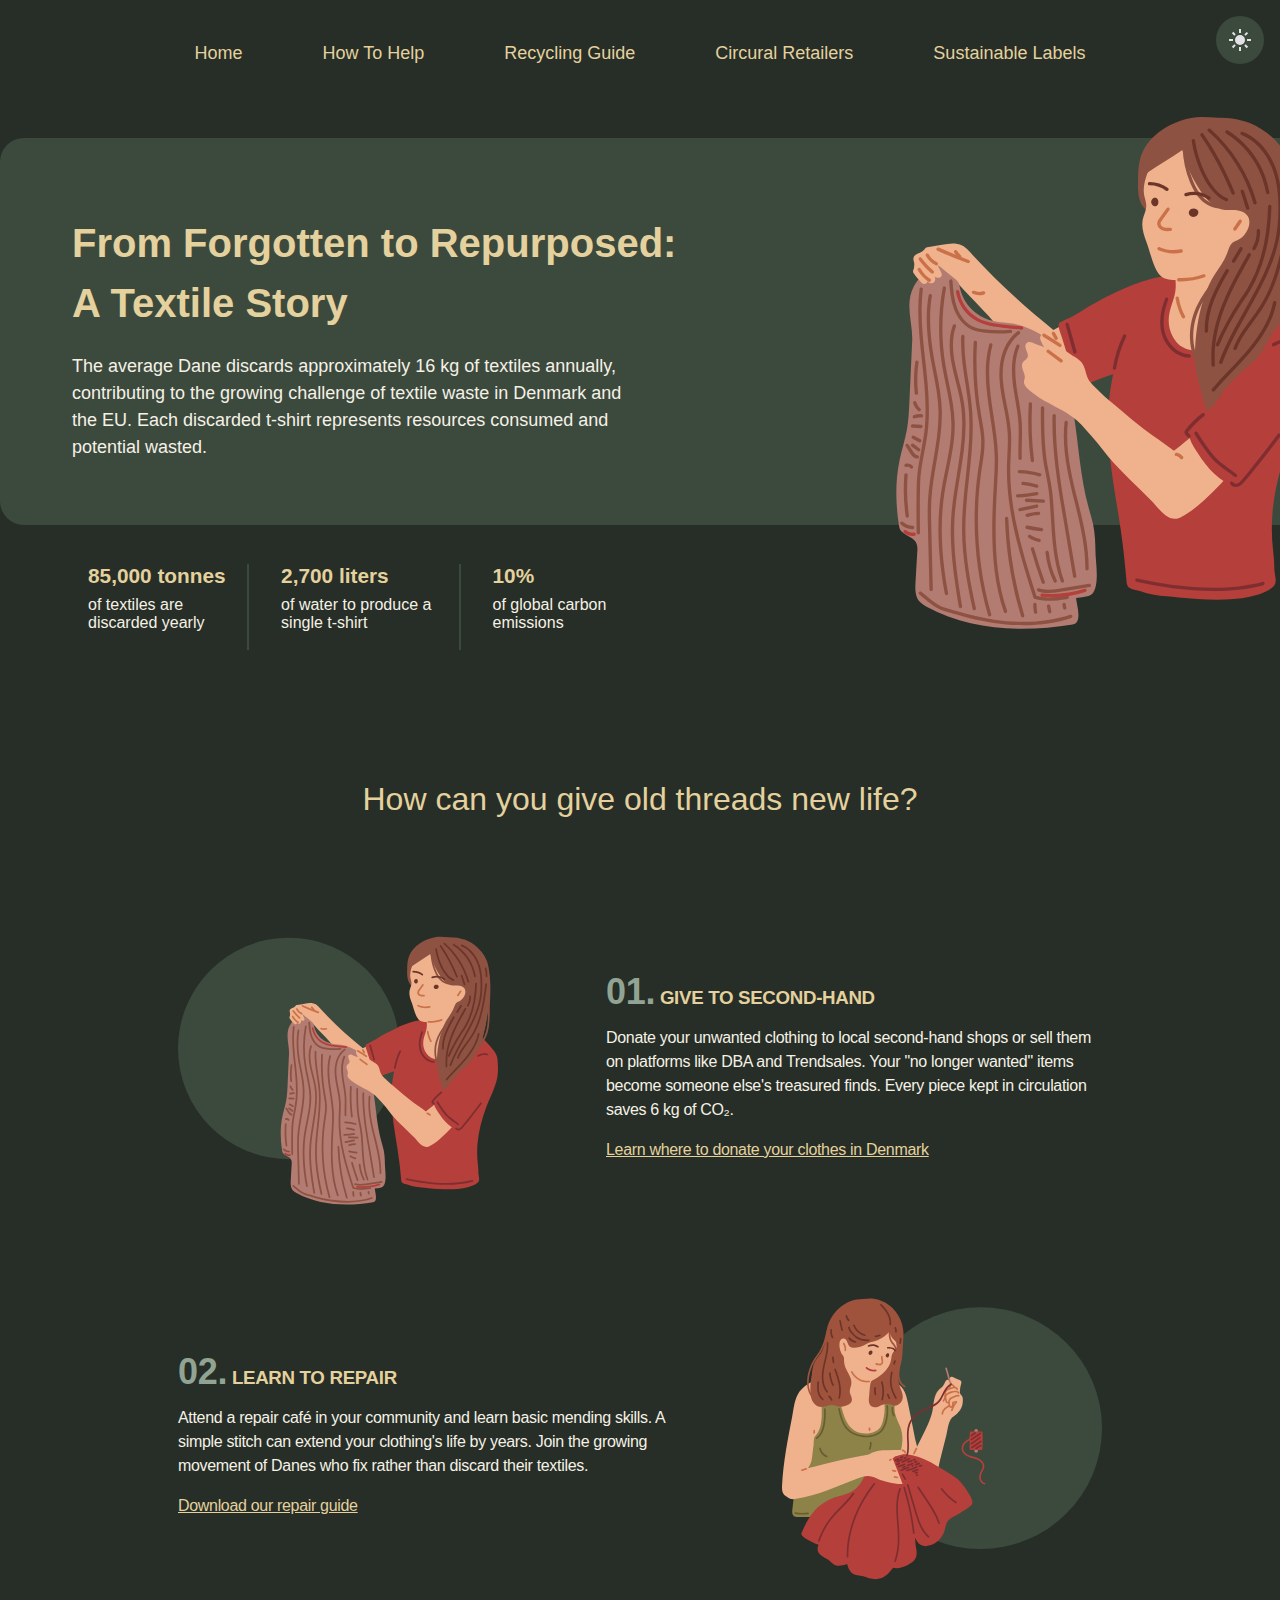
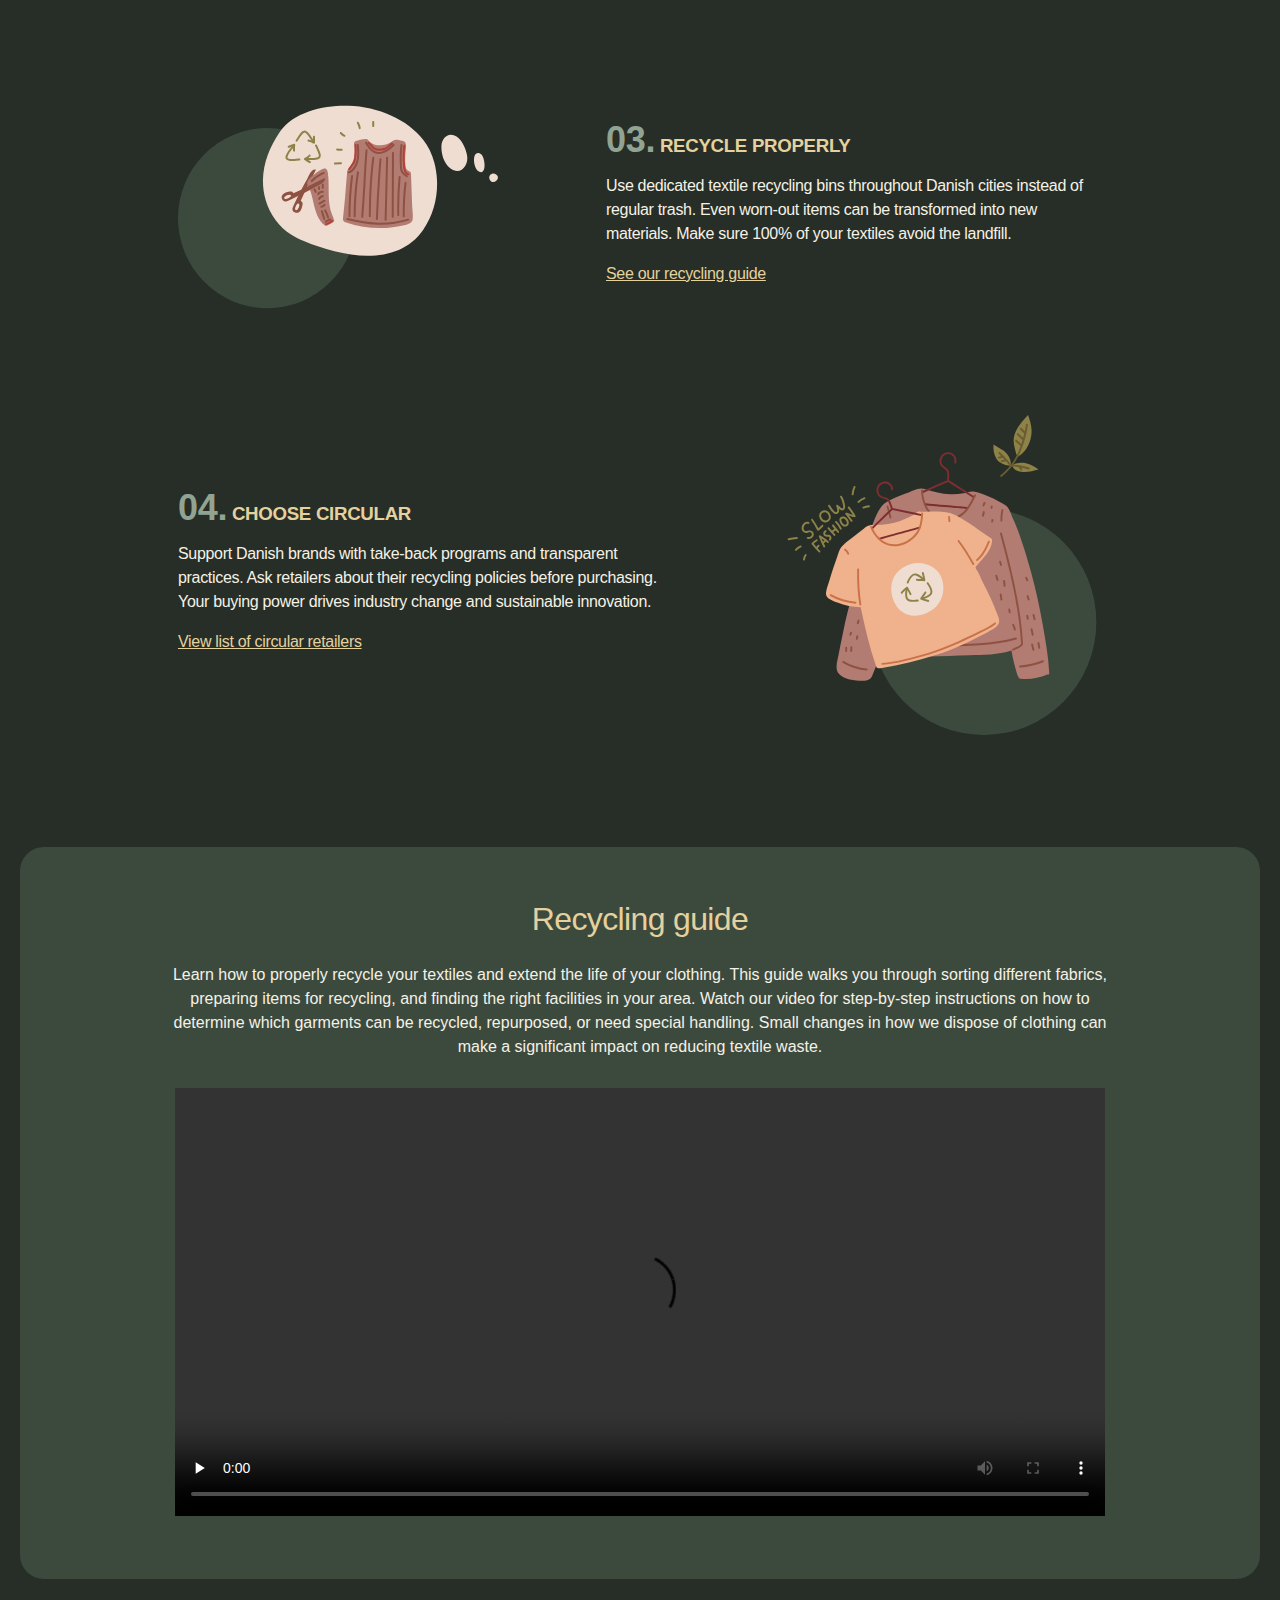
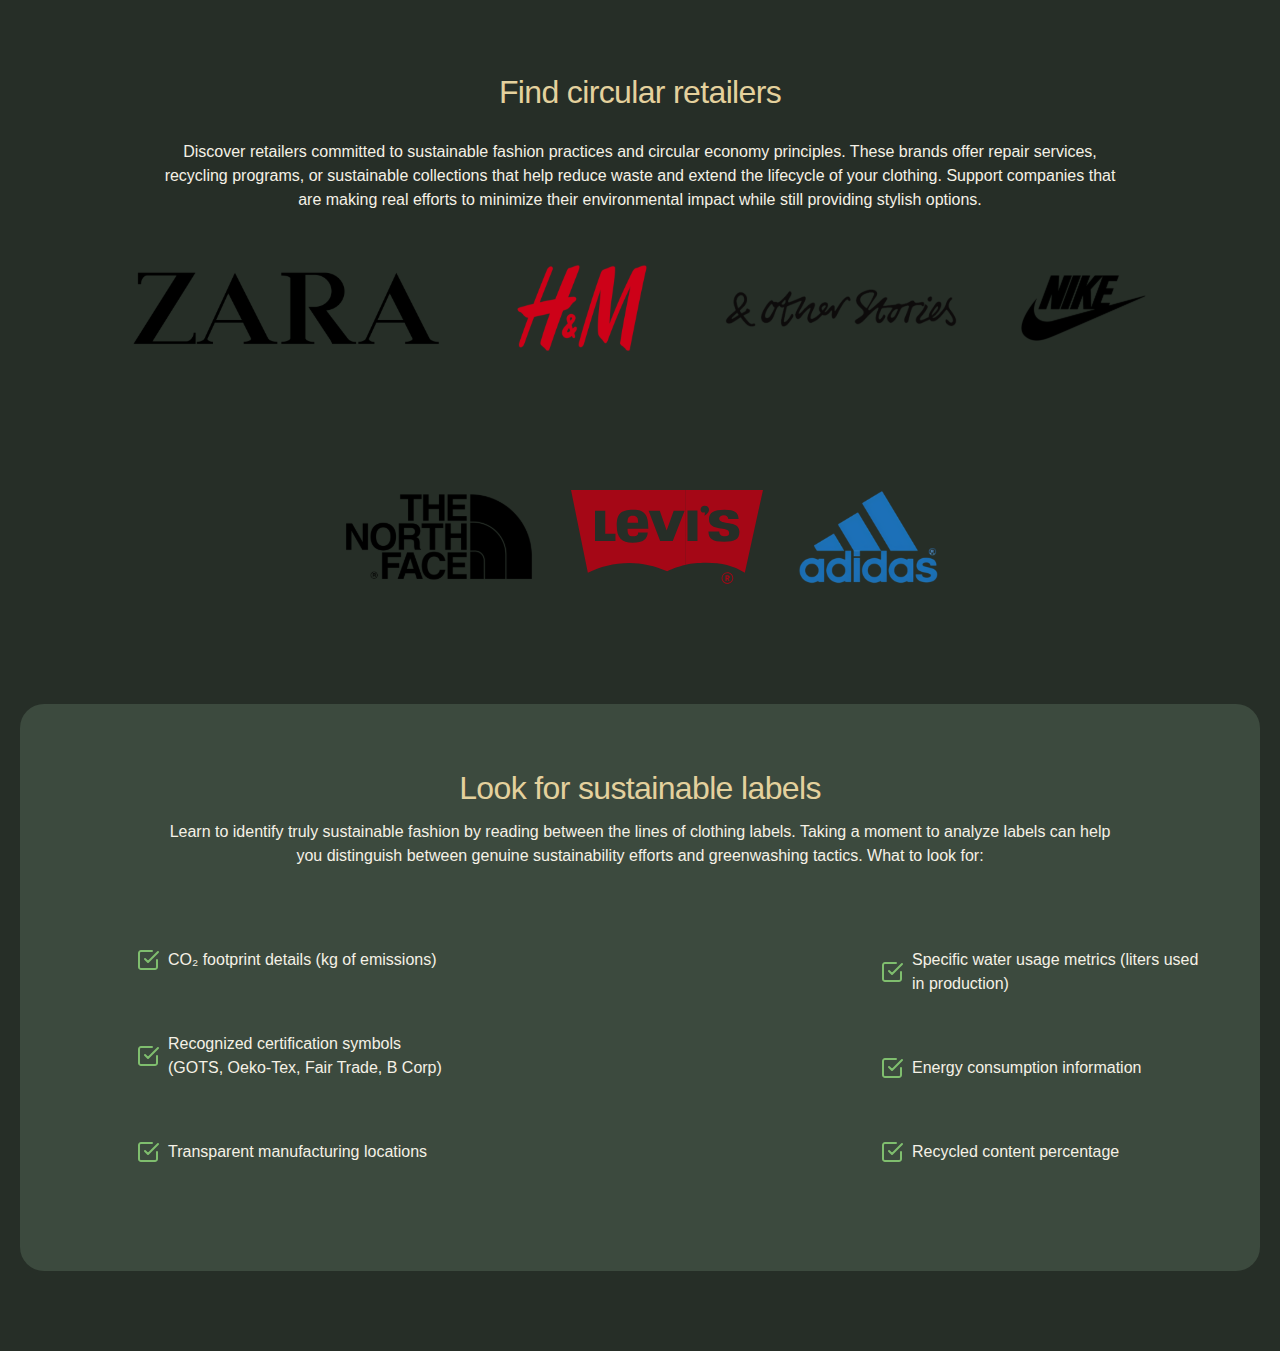
==== commit d3476d7b: "dark mode" ====
--- a/index.html
+++ b/index.html
@@ -5,8 +5,9 @@
     <meta name="viewport" content="width=device-width, initial-scale=1.0" />
     <title>Document</title>
     <link rel="stylesheet" href="style.css" />
+    <script type="text/javascript" src="darkmode.js" defer></script>
   </head>
-  <body>
+  <body class="dark-mode">
     <header id="">
       <div class="burger-menu">
         <div class="burger-line"></div>
@@ -14,6 +15,10 @@
         <div class="burger-line"></div>
       </div>
       <nav class="navbar">
+        <button id="theme-toggle">
+          <img src="resources/icons/moon.svg" alt="moon">
+          <img src="resources/icons/sun.svg" alt="sun">
+        </button>
         <ul class="navigation-links">
           <li><a href="#home">Home</a></li>
           <li><a href="#help">How To Help</a></li>
@@ -22,7 +27,6 @@
           <li><a href="#labels">Sustainable Labels</a></li>
         </ul>
       </nav>
-      <!-- /*TODO dark mode switch here?-->
     </header>
     <section class="hero" id="home">
       <div class="hero-content">
--- a/style.css
+++ b/style.css
@@ -3,6 +3,7 @@
   --green: #3c4a3e;
   --text-gray: #333333;
   --light: #f5f1e6;
+  --number: #91a494;
   /* Dark mode colors */
   --dark-mode: #262e27;
   --dark-mode-heading: #e4d19d;
@@ -10,7 +11,45 @@
   /* Fonts */
   --font-family: "Helvetica Neue", Arial;
 }
-
+.dark-mode {
+  --green: #3c4a3e;
+  --text-gray: #f5f1e6 !important;
+  --light: #262e27;
+}
+.dark-mode h1,
+.dark-mode h2,
+.dark-mode h3,
+.dark-mode a {
+  color: var(--dark-mode-heading) !important;
+}
+.dark-mode p {
+  color: #f5f1e6 !important;
+}
+.dark-mode .stats{
+  color: red;
+}
+#theme-toggle {
+  height: 3rem;
+  width: 3rem;
+  display: flex;
+  justify-content: center;
+  border: none;
+  border-radius: 50%;
+  background-color: var(--green);
+  align-items: center;
+  position: fixed;
+  top: 1rem;
+  right: 1rem;
+}
+#theme-toggle img:last-child {
+  display: none;
+}
+.dark-mode #theme-toggle img:first-child {
+  display: none;
+}
+.dark-mode #theme-toggle img:last-child{
+  display: block;
+}
 * {
   margin: 0;
   padding: 0;
@@ -23,10 +62,6 @@
 }
 body {
   background-color: var(--light);
-}
-.test {
-  background-color: lightblue;
-  height: 25rem;
 }
 
 /* Navbar */
@@ -50,7 +85,7 @@
   list-style-type: none;
   display: flex;
   align-items: center;
-  justify-content: space-around;
+  justify-content: center;
   gap: 5rem;
   white-space: nowrap;
 }
@@ -150,6 +185,7 @@
   display: flex;
   align-items: center;
   flex-direction: column;
+  color: var(--text-gray);
 }
 
 .content-row {
@@ -185,7 +221,7 @@
 
 .number {
   font-size: 2.25rem;
-  color: #91a494;
+  color: var(--number);
   font-weight: 700;
 }
 
@@ -499,8 +535,8 @@
   /* Content section */
   .content h2 {
     margin-top: 3rem;
-    margin-bottom: 2rem;
     font-size: 1.5rem;
+    margin: 3rem 2rem 2rem 2rem;
   }
 
   .content-row {
@@ -559,14 +595,26 @@
     font-size: 1.5rem;
   }
 
+  .logos {
+    margin-top: 2.5rem;
+    overflow: hidden;
+    width: 100%;
+  }
+
   .logos-first-row,
   .logos-second-row {
-    margin: 5rem 2.5rem;
+    display: flex;
+    flex-wrap: wrap;
+    justify-content: center;
+    align-items: center;
     gap: 2rem;
-  }
-
+    margin: 2rem 0;
+    padding: 0 1rem;
+  }
   .logos img {
-    height: 2.5rem;
+    height: 3rem;
+    width: auto;
+    max-width: 100%;
   }
   .logos img[alt="H&M"],
   .logos img[alt="THE NORTH FACE"],
@@ -574,7 +622,7 @@
   .logos img[alt="adidas"] {
     height: 3.5rem;
   }
-  
+
   .logos img[alt="LEVI"] {
     height: 6rem;
   }
@@ -601,7 +649,7 @@
   .label-columns {
     flex-direction: column;
   }
-  .second-label-column { 
+  .second-label-column {
     display: flex;
     justify-content: center;
     margin: 2rem 0;
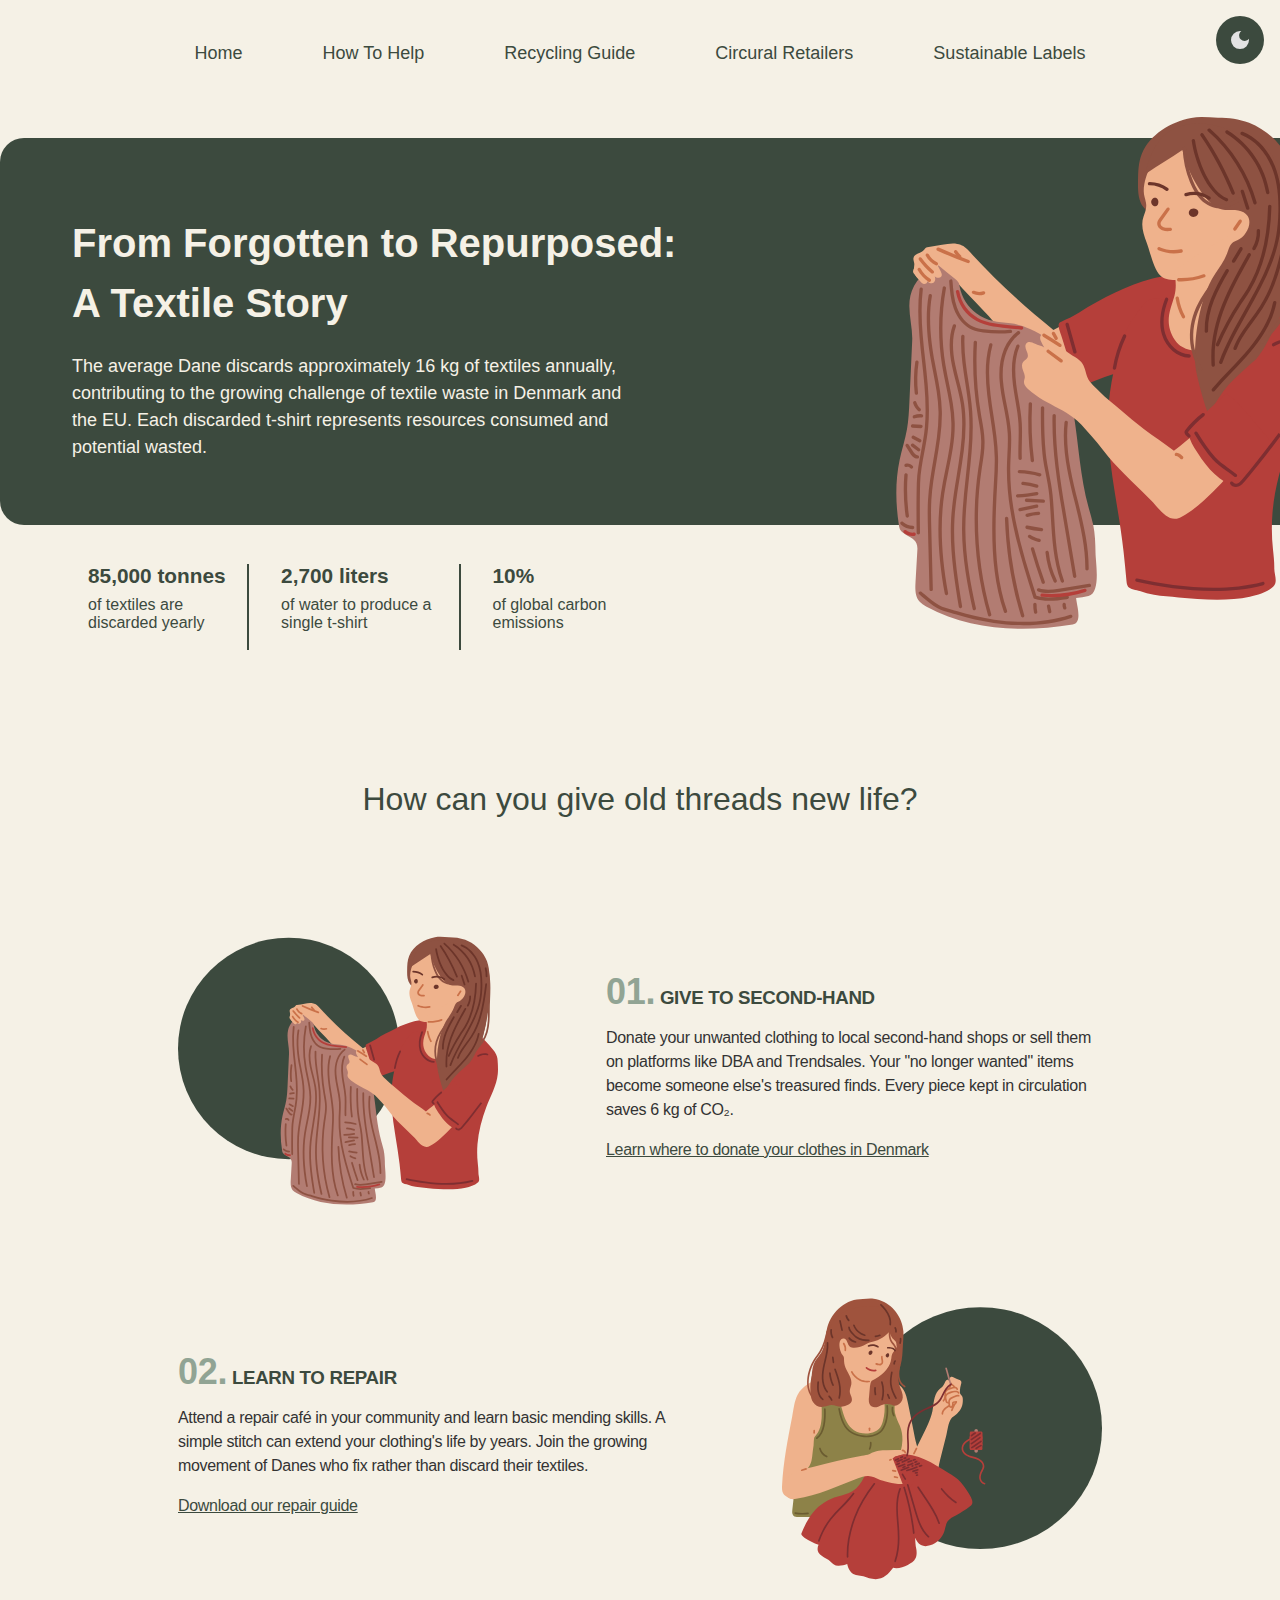
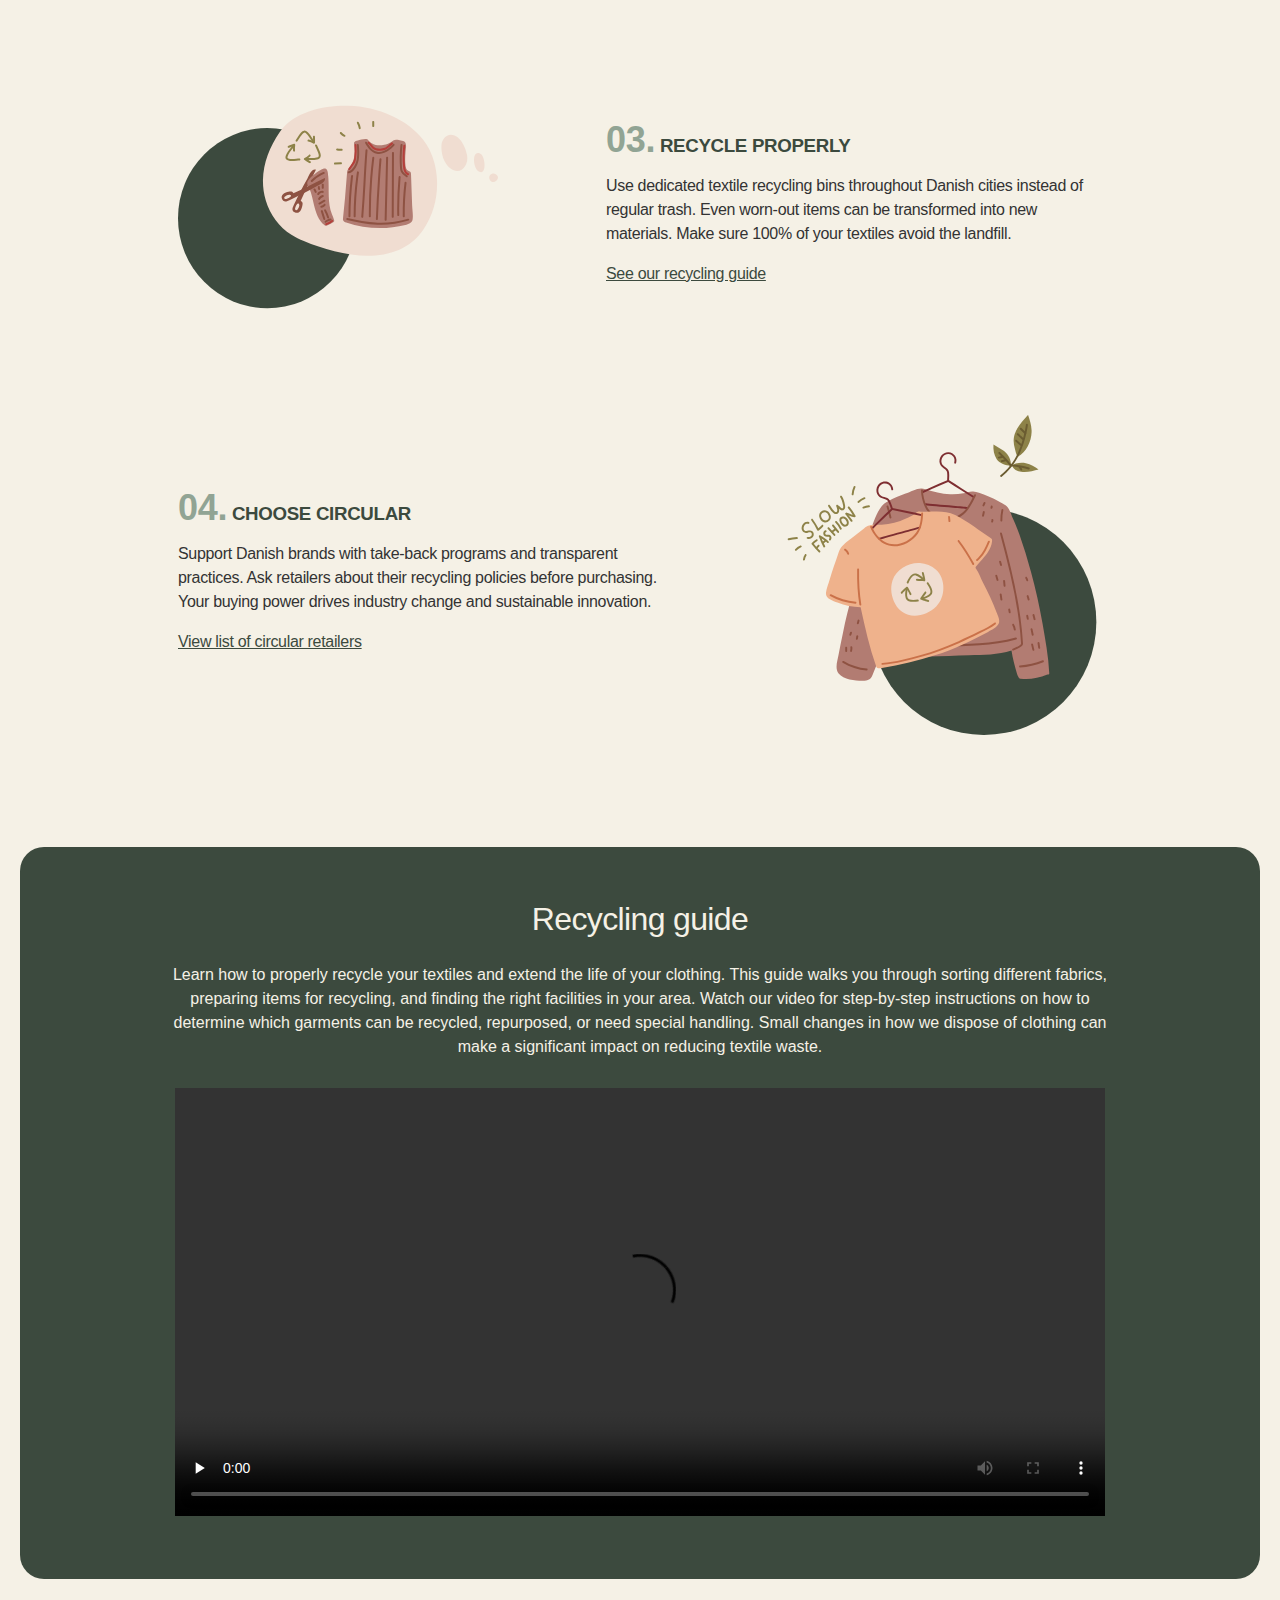
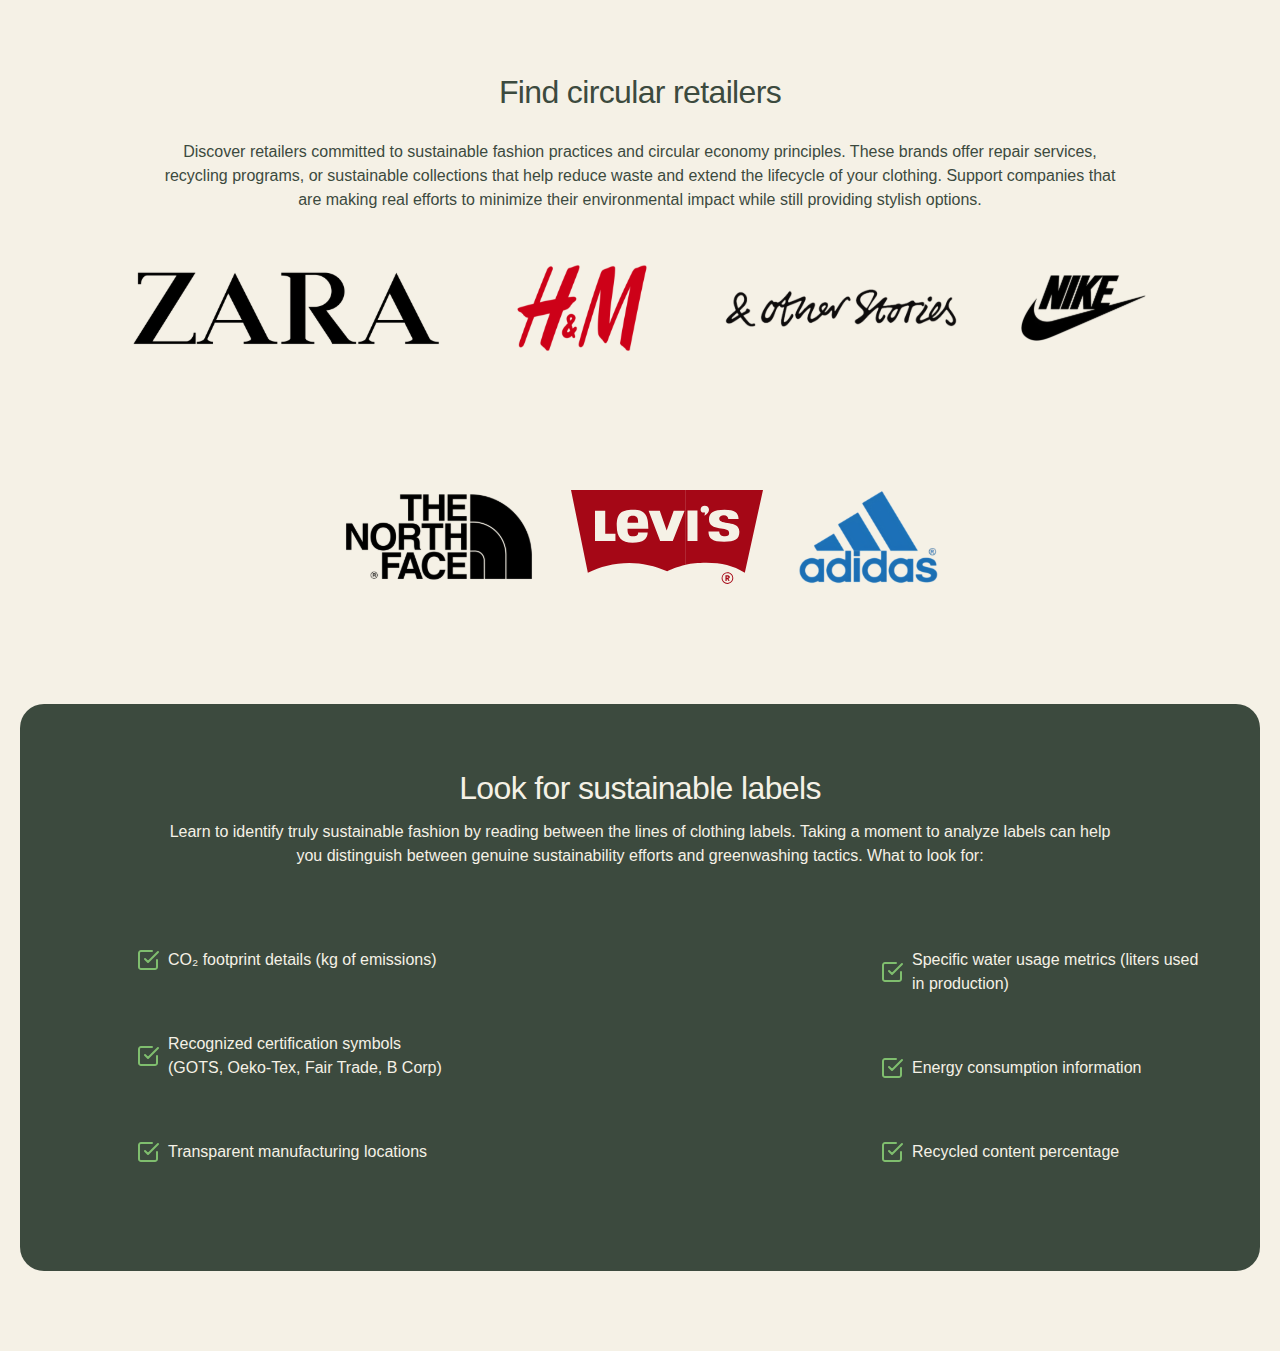
==== commit aacd6b61: "dark mode fix" ====
--- a/index.html
+++ b/index.html
@@ -7,7 +7,7 @@
     <link rel="stylesheet" href="style.css" />
     <script type="text/javascript" src="darkmode.js" defer></script>
   </head>
-  <body class="dark-mode">
+  <body>
     <header id="">
       <div class="burger-menu">
         <div class="burger-line"></div>
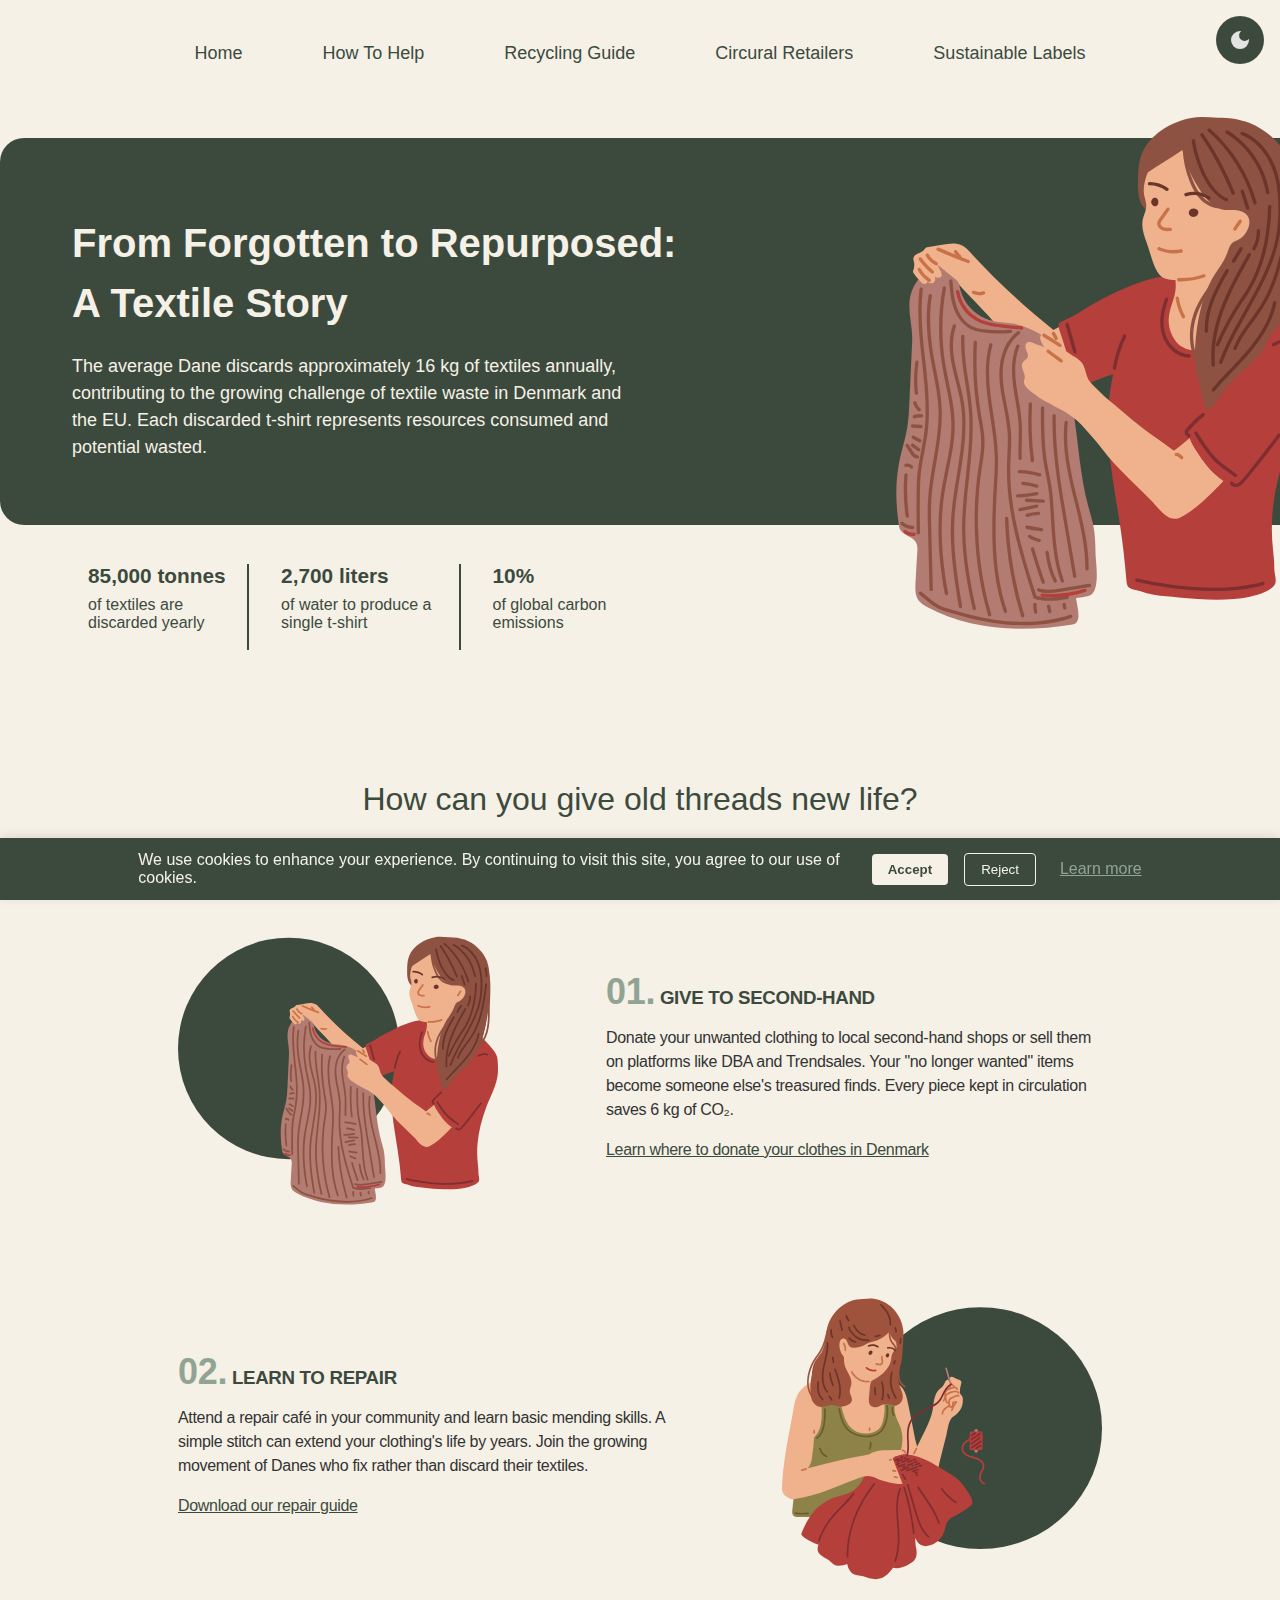
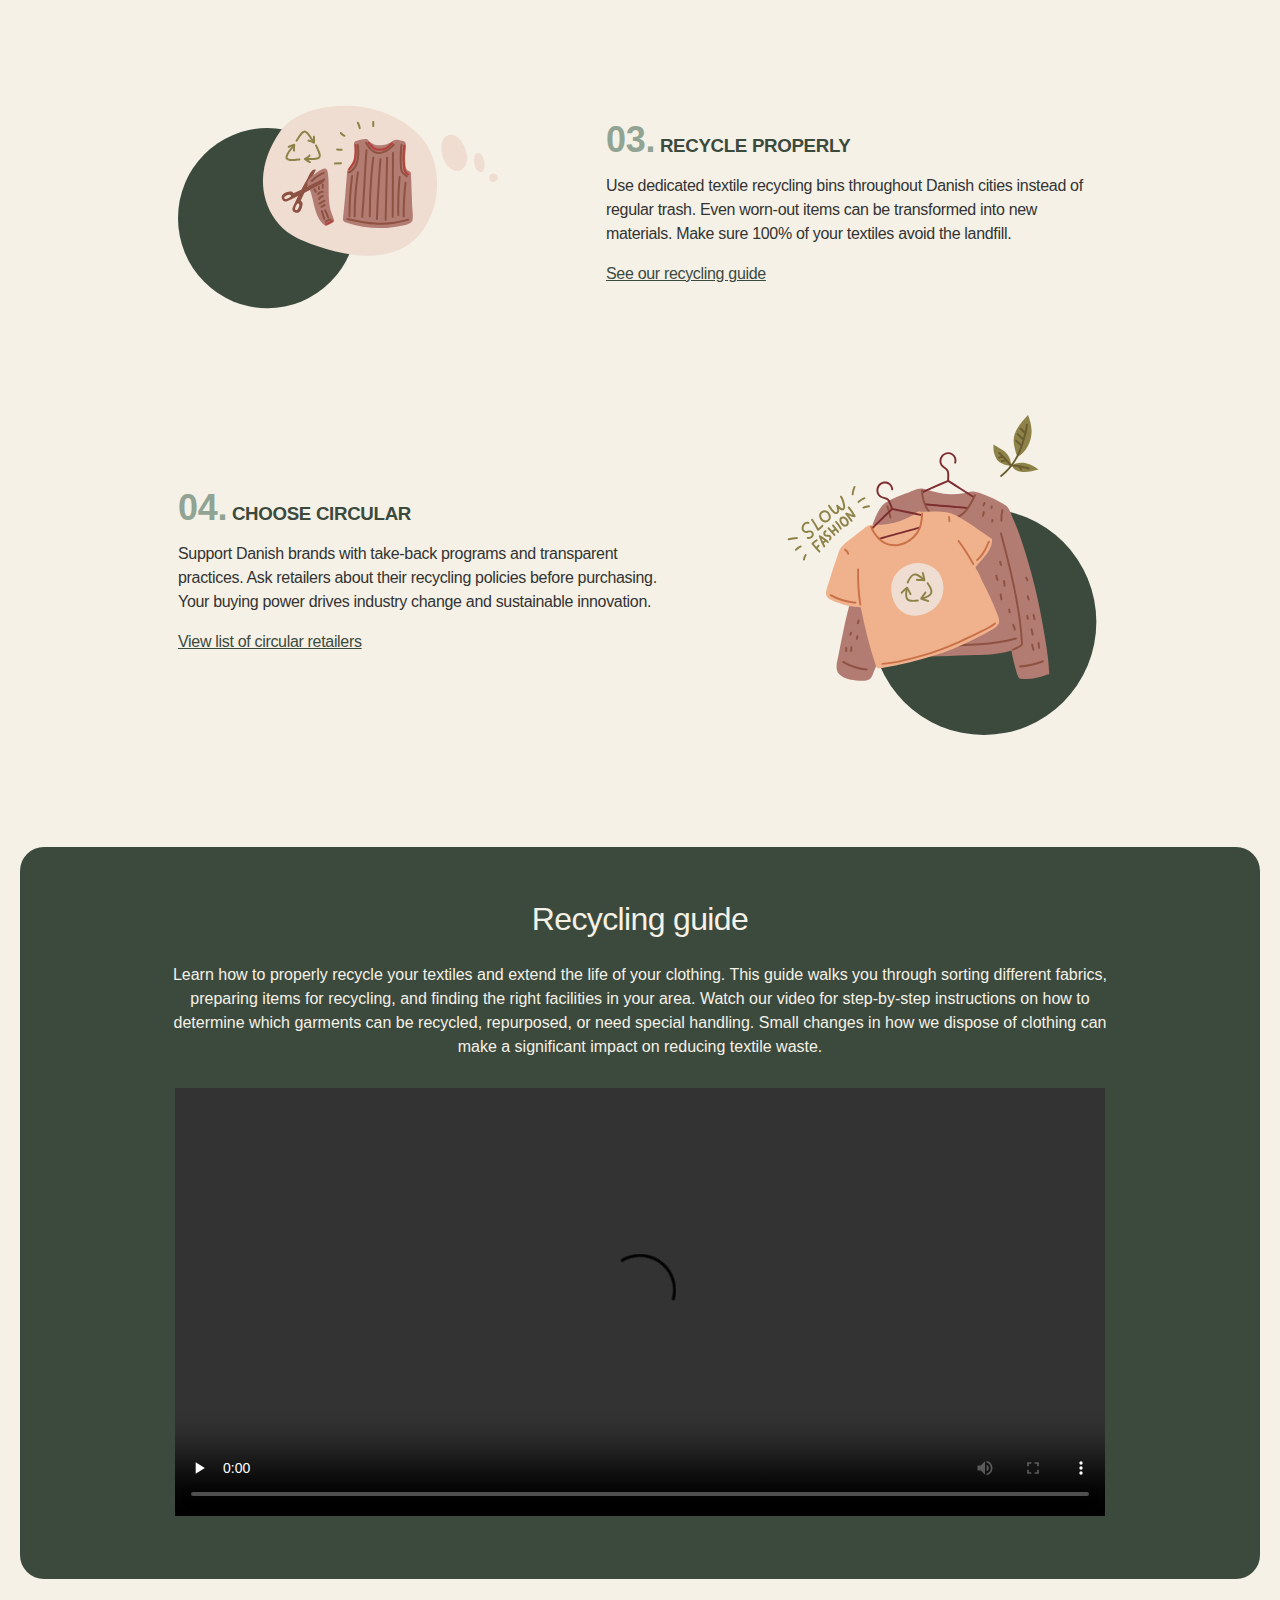
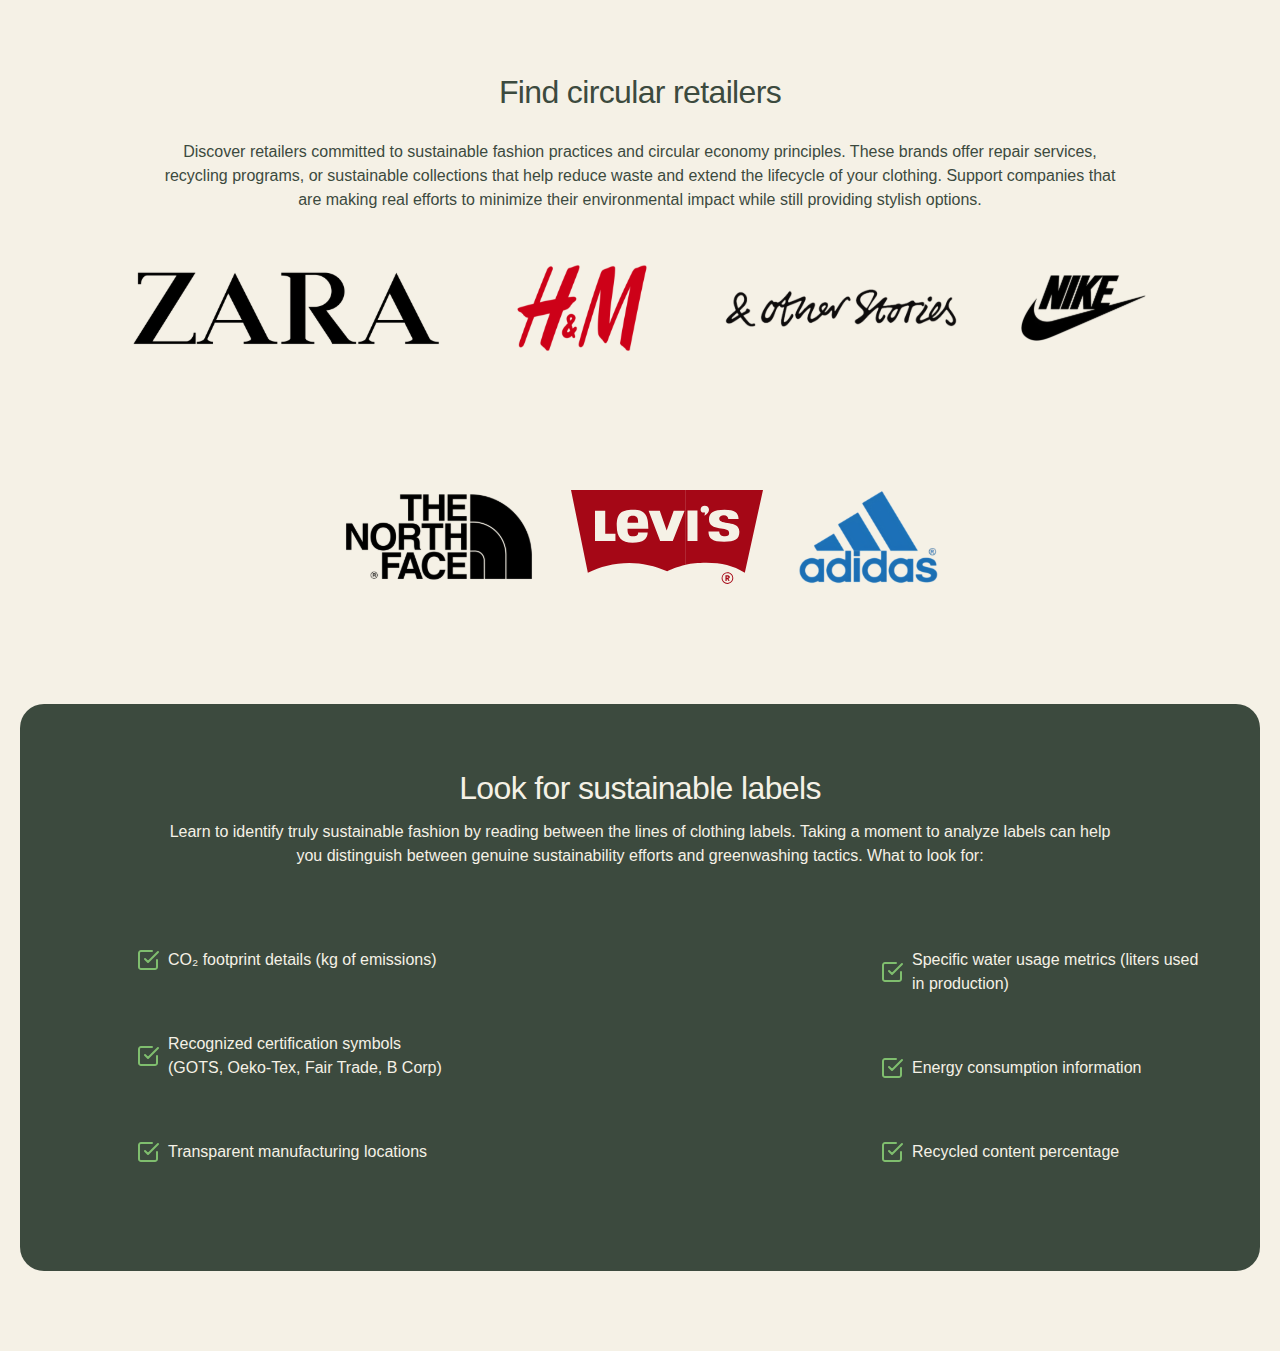
==== commit 8a0851c4: "cookies" ====
--- a/index.html
+++ b/index.html
@@ -6,6 +6,7 @@
     <title>Document</title>
     <link rel="stylesheet" href="style.css" />
     <script type="text/javascript" src="darkmode.js" defer></script>
+    <script type="text/javascript" src="cookies.js" defer></script>
   </head>
   <body>
     <header id="">
@@ -16,8 +17,8 @@
       </div>
       <nav class="navbar">
         <button id="theme-toggle">
-          <img src="resources/icons/moon.svg" alt="moon">
-          <img src="resources/icons/sun.svg" alt="sun">
+          <img src="resources/icons/moon.svg" alt="moon" />
+          <img src="resources/icons/sun.svg" alt="sun" />
         </button>
         <ul class="navigation-links">
           <li><a href="#home">Home</a></li>
@@ -66,7 +67,7 @@
     </section>
     <section>
       <div class="content">
-        <h2  id="help">How can you give old threads new life?</h2>
+        <h2 id="help">How can you give old threads new life?</h2>
         <div class="content-row">
           <img
             class="content-image"
@@ -202,15 +203,27 @@
       </div>
       <div class="logos">
         <div class="logos-first-row">
-          <img src="resources/logos/zara.svg" alt="ZARA" loading="lazy"/>
-          <img src="resources/logos/H&M.svg" alt="H&M" loading="lazy"/>
-          <img src="resources/logos/other.svg" alt="& Other Stories" loading="lazy"/>
-          <img src="resources/logos/nike.svg" alt="NIKE" loading="lazy"/>
+          <img src="resources/logos/zara.svg" alt="ZARA" loading="lazy" />
+          <img src="resources/logos/H&M.svg" alt="H&M" loading="lazy" />
+          <img
+            src="resources/logos/other.svg"
+            alt="& Other Stories"
+            loading="lazy"
+          />
+          <img src="resources/logos/nike.svg" alt="NIKE" loading="lazy" />
         </div>
         <div class="logos-second-row">
-          <img src="resources/logos/TNF.svg" alt="THE NORTH FACE" loading="lazy"/>
-          <img src="resources/logos/levis-logo-svgrepo-com.svg" alt="LEVI" loading="lazy"/>
-          <img src="resources/logos/adidas.svg" alt="adidas" loading="lazy"/>
+          <img
+            src="resources/logos/TNF.svg"
+            alt="THE NORTH FACE"
+            loading="lazy"
+          />
+          <img
+            src="resources/logos/levis-logo-svgrepo-com.svg"
+            alt="LEVI"
+            loading="lazy"
+          />
+          <img src="resources/logos/adidas.svg" alt="adidas" loading="lazy" />
         </div>
       </div>
     </section>
@@ -256,7 +269,7 @@
               </div>
             </div>
             <div class="second-label-column">
-              <img src="resources/label.png" alt="Label image" loading="lazy"/>
+              <img src="resources/label.png" alt="Label image" loading="lazy" />
             </div>
             <div class="third-label-column">
               <div class="check-div">
@@ -274,9 +287,7 @@
                   src="resources/check-square.svg"
                   alt="check square"
                 />
-                <p>
-                  Energy consumption information
-                </p>
+                <p>Energy consumption information</p>
               </div>
               <div class="check-div">
                 <img
@@ -287,25 +298,37 @@
                 <p>Recycled content percentage</p>
               </div>
             </div>
-            </div>
+          </div>
+        </div>
+      </div>
+      <div class="cookie-banner" id="cookieBanner">
+        <div class="cookie-content">
+          <p>
+            We use cookies to enhance your experience. By continuing to visit
+            this site, you agree to our use of cookies.
+          </p>
+          <div class="cookie-buttons">
+            <button class="cookie-btn accept" id="acceptCookies">Accept</button>
+            <button class="cookie-btn reject" id="rejectCookies">Reject</button>
+            <a href="" class="cookie-link">Learn more</a>
           </div>
         </div>
       </div>
     </section>
     <script>
-      const burgerMenu = document.querySelector('.burger-menu');
-      const navLinks = document.querySelector('.navigation-links');
-    
-      burgerMenu.addEventListener('click', () => {
-        burgerMenu.classList.toggle('active');
-        navLinks.classList.toggle('active');
+      const burgerMenu = document.querySelector(".burger-menu");
+      const navLinks = document.querySelector(".navigation-links");
+
+      burgerMenu.addEventListener("click", () => {
+        burgerMenu.classList.toggle("active");
+        navLinks.classList.toggle("active");
       });
-    
+
       // Close menu when clicking on a link
-      document.querySelectorAll('.navigation-links a').forEach(link => {
-        link.addEventListener('click', () => {
-          burgerMenu.classList.remove('active');
-          navLinks.classList.remove('active');
+      document.querySelectorAll(".navigation-links a").forEach((link) => {
+        link.addEventListener("click", () => {
+          burgerMenu.classList.remove("active");
+          navLinks.classList.remove("active");
         });
       });
     </script>
--- a/style.css
+++ b/style.css
@@ -25,7 +25,7 @@
 .dark-mode p {
   color: #f5f1e6 !important;
 }
-.dark-mode .stats{
+.dark-mode .stats {
   color: red;
 }
 #theme-toggle {
@@ -47,7 +47,7 @@
 .dark-mode #theme-toggle img:first-child {
   display: none;
 }
-.dark-mode #theme-toggle img:last-child{
+.dark-mode #theme-toggle img:last-child {
   display: block;
 }
 * {
@@ -398,6 +398,9 @@
       display: flex;
       justify-content: space-between;
       align-items: center;
+    }
+    #theme-toggle {
+      top: 0.5rem;
     }
 
     .navbar {
@@ -673,3 +676,74 @@
     padding: 0 1rem;
   }
 }
+.cookie-banner {
+  position: fixed;
+  bottom: 0;
+  left: 0;
+  right: 0;
+  background: var(--green);
+  color: var(--light);
+  padding: 0.8rem;
+  box-shadow: 0 -2px 10px rgba(0, 0, 0, 0.1);
+  z-index: 1000;
+  display: none;
+}
+
+.cookie-content {
+  width: 80%;
+  margin: 0 auto;
+  display: flex;
+  flex-wrap: wrap;
+  align-items: center;
+  justify-content: space-between;
+  gap: 1rem;
+}
+
+.cookie-content p {
+  margin: 0;
+  flex: 1;
+  width: 80%;
+}
+
+.cookie-buttons {
+  display: flex;
+  gap: 1rem;
+  align-items: center;
+}
+
+.cookie-btn {
+  padding: 0.5rem 1rem;
+  border: none;
+  border-radius: 4px;
+  cursor: pointer;
+  font-weight: 500;
+  transition: all 0.3s ease;
+}
+
+.cookie-btn.accept {
+  background: var(--light);
+  color: var(--green);
+  font-weight: 700;
+}
+.dark-mode .cookie-btn {
+  color: var(--dark-mode-heading) !important;
+}
+
+.cookie-btn.reject {
+  background: transparent;
+  color: var(--light);
+  border: 1px solid var(--light);
+}
+
+.cookie-link {
+  color: var(--number);
+  text-decoration: underline;
+  margin-left: 0.5rem;
+}
+
+@media (max-width: 600px) {
+  .cookie-content {
+    flex-direction: column;
+    text-align: center;
+  }
+}
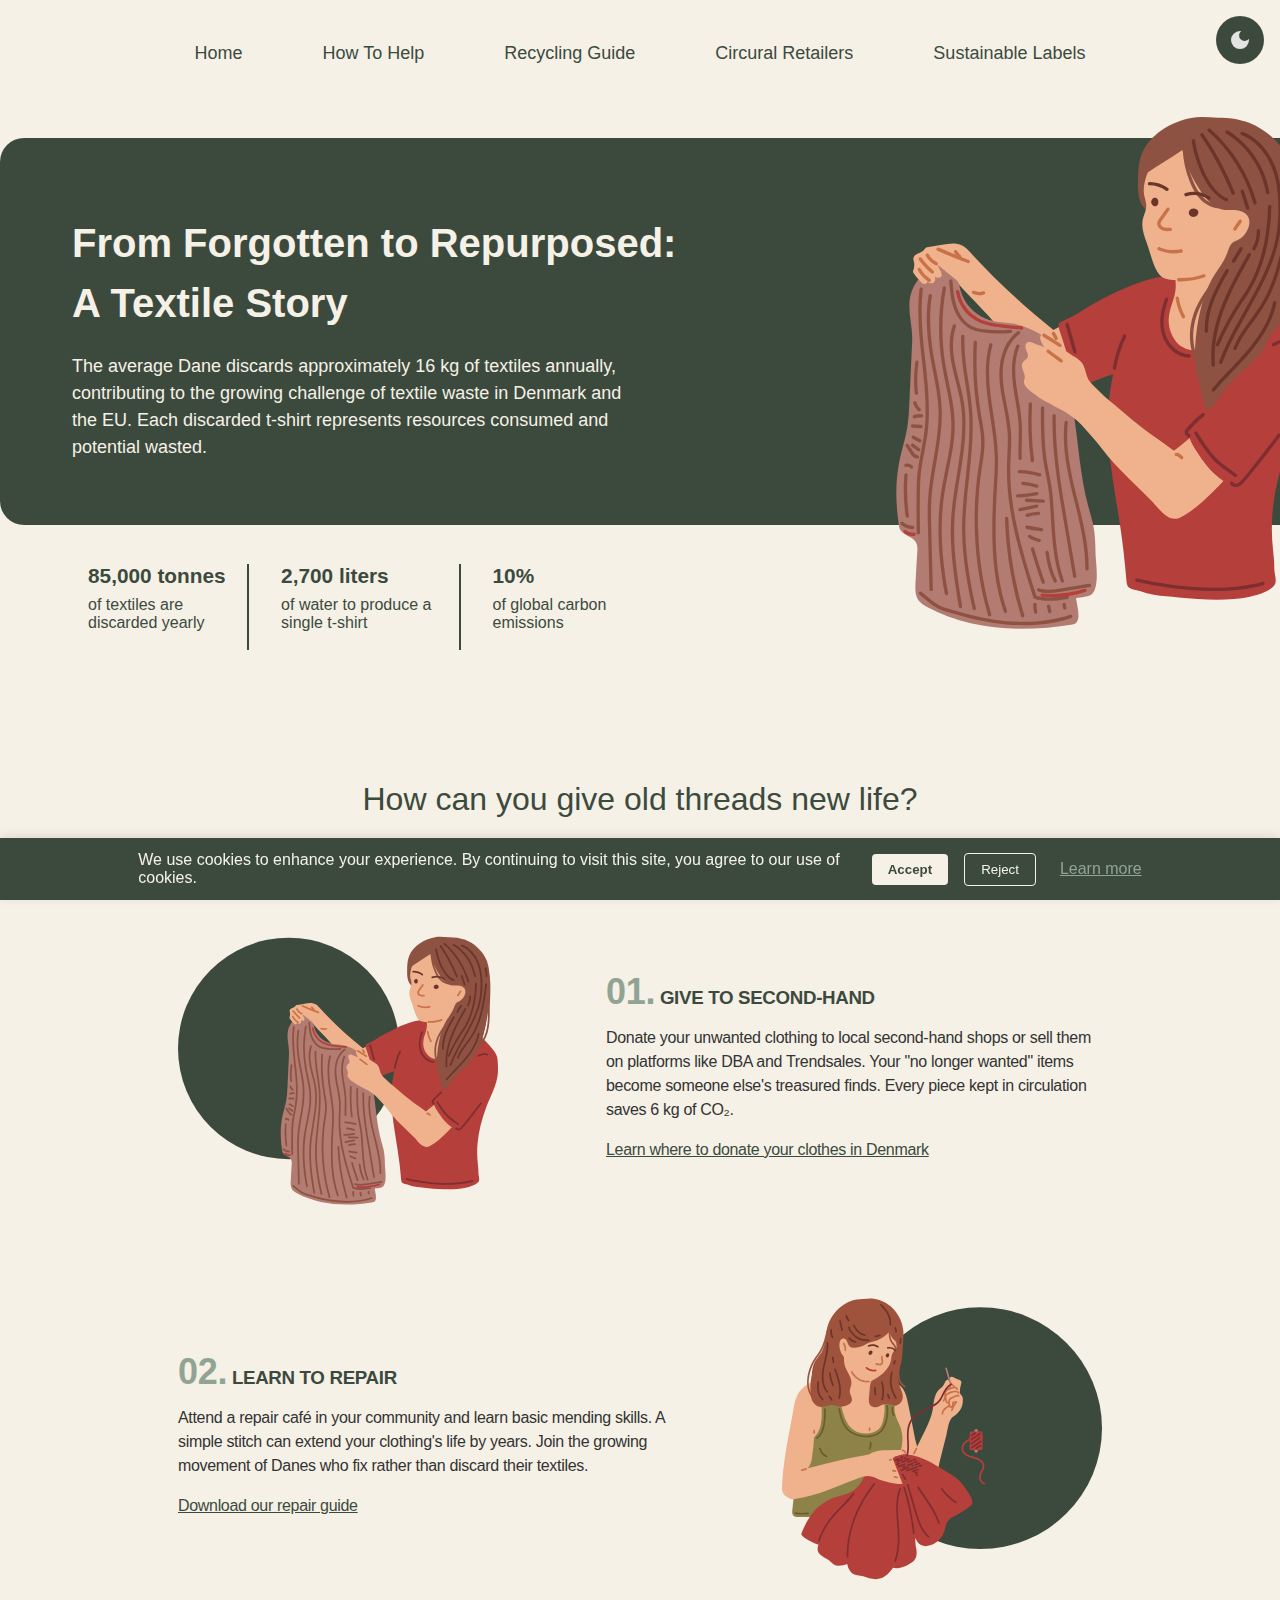
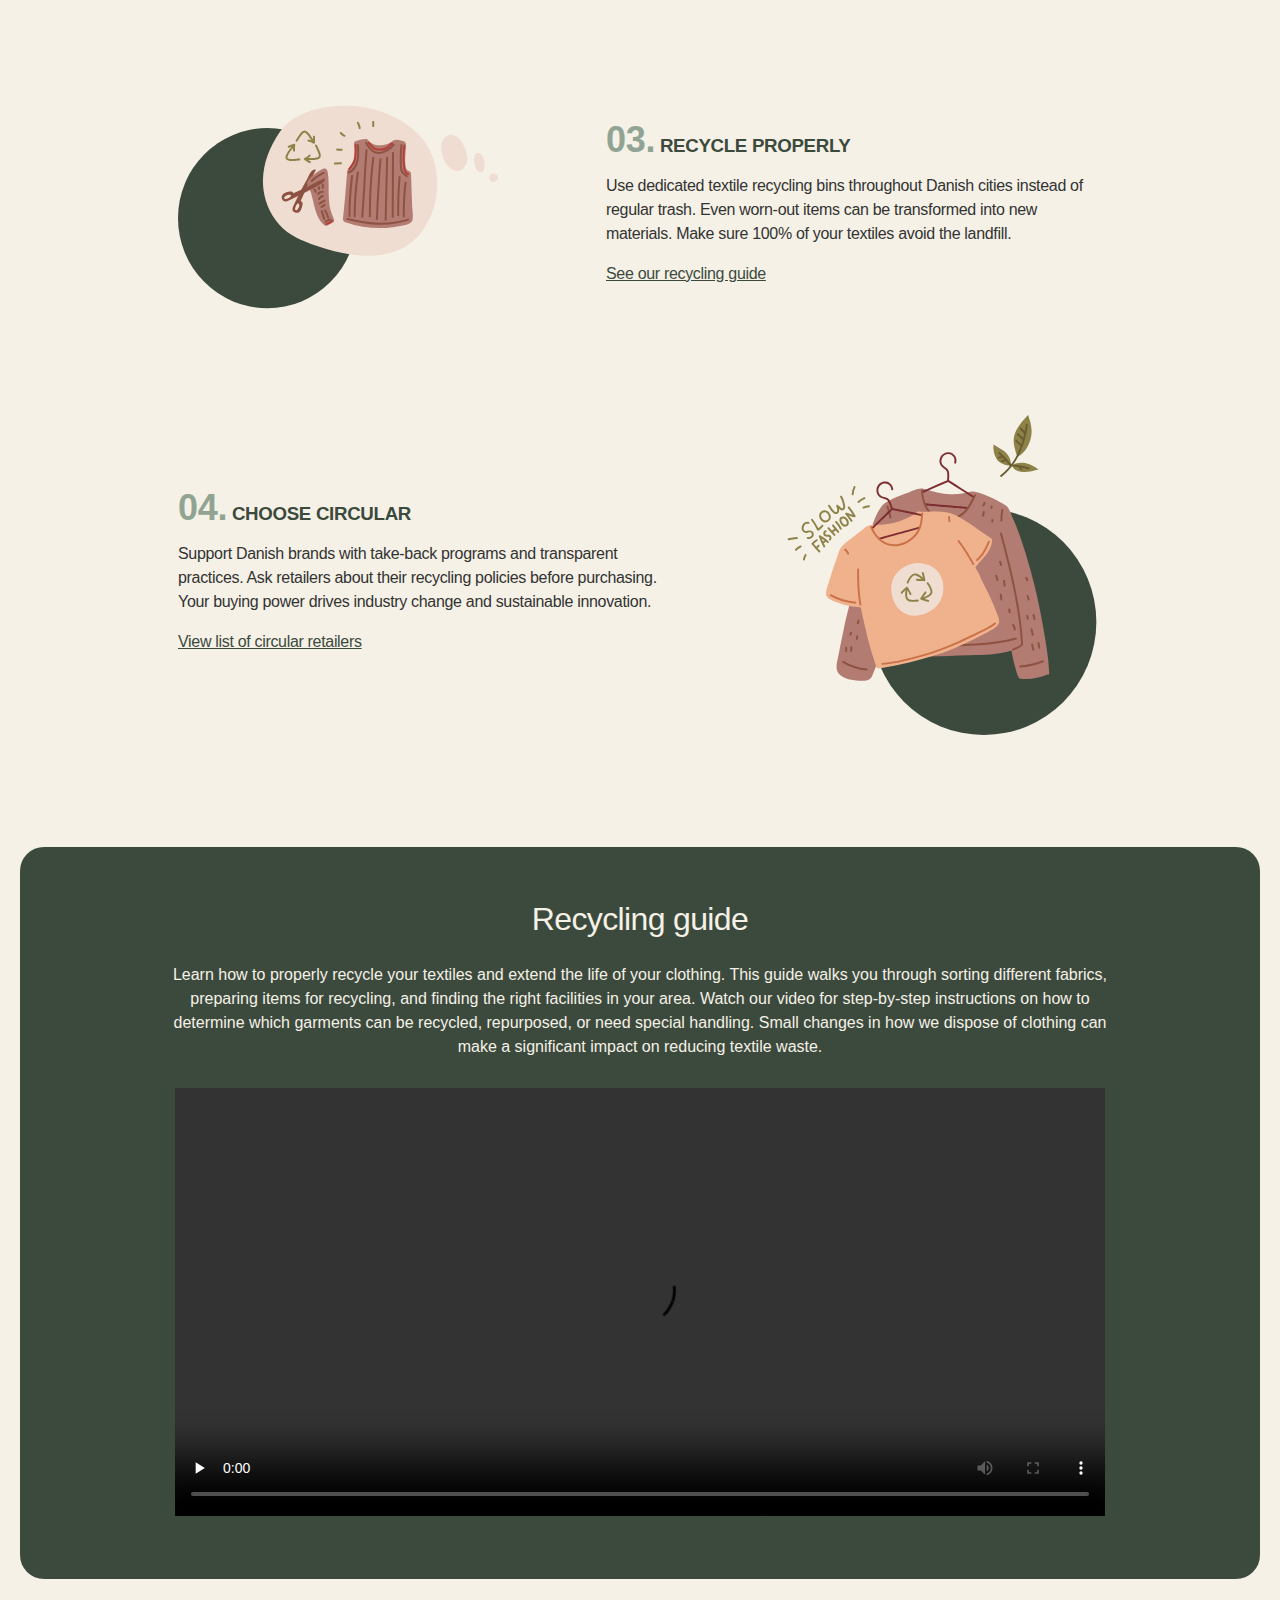
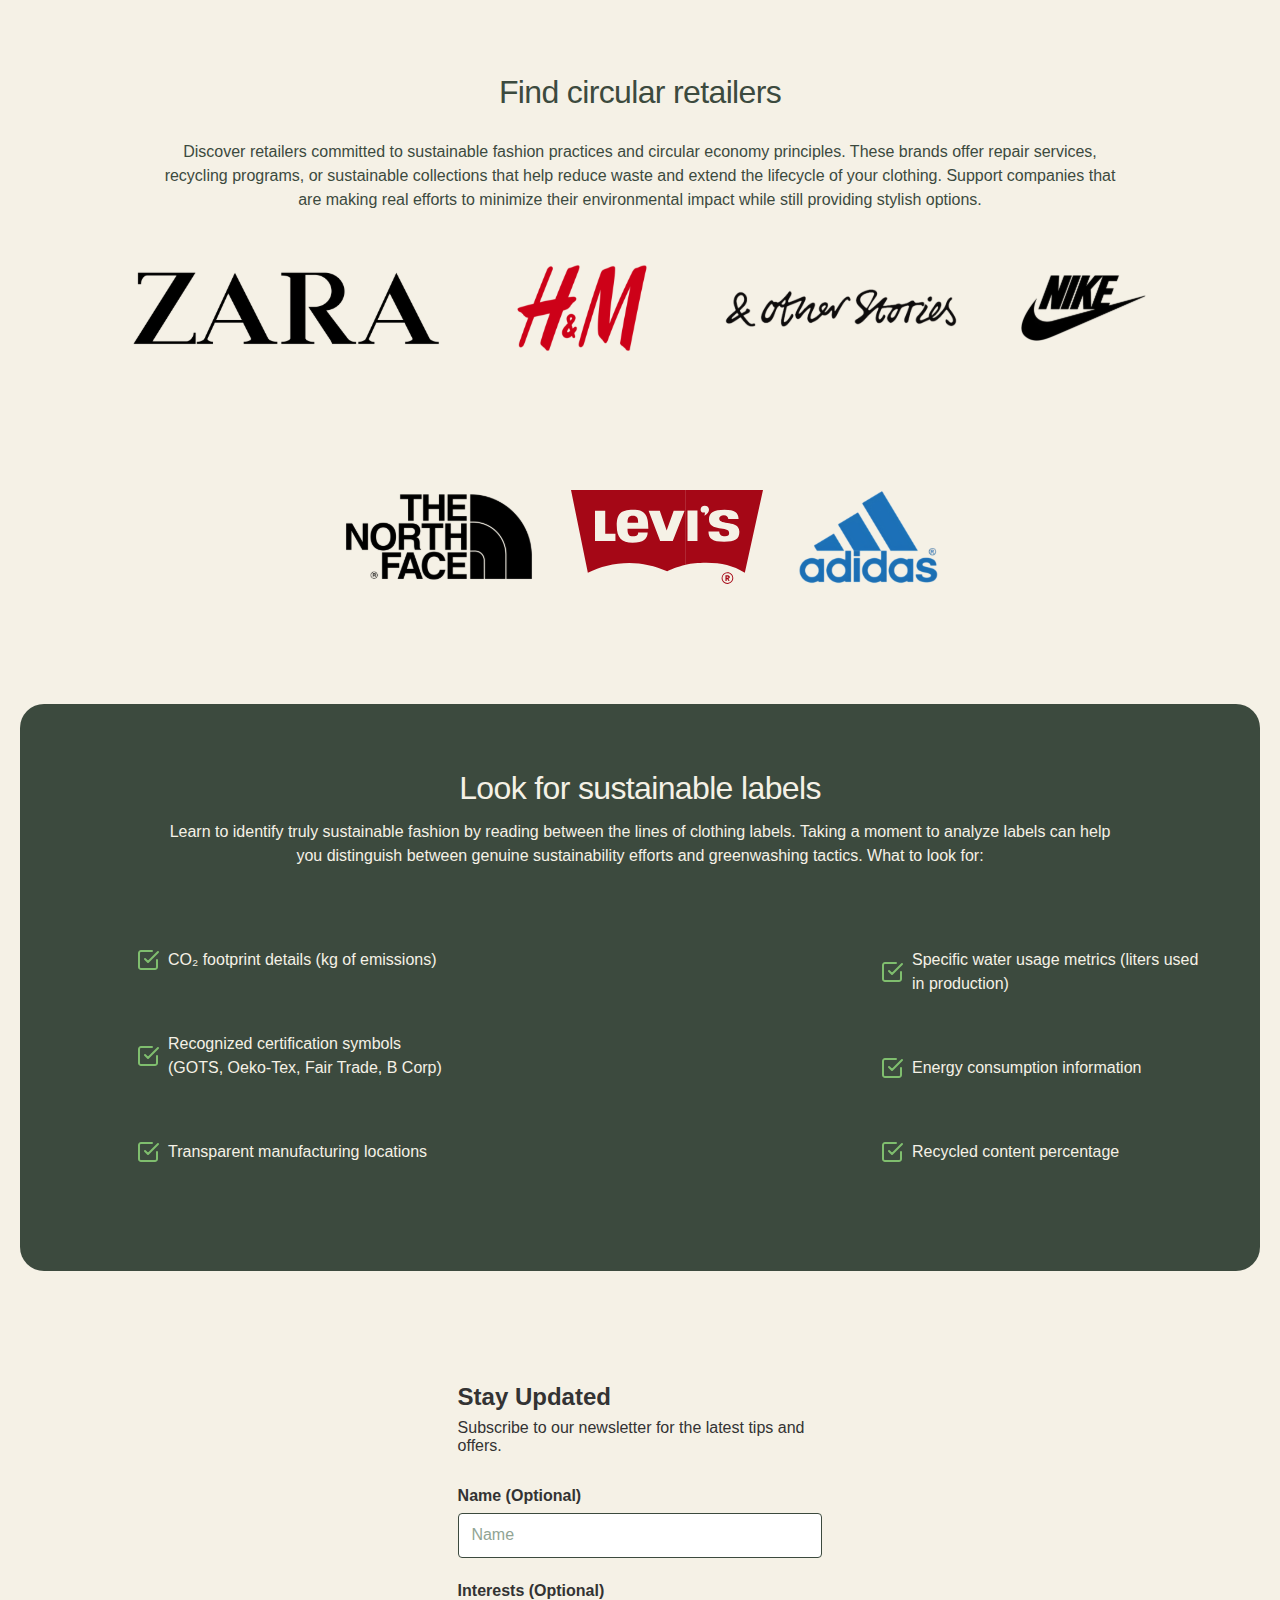
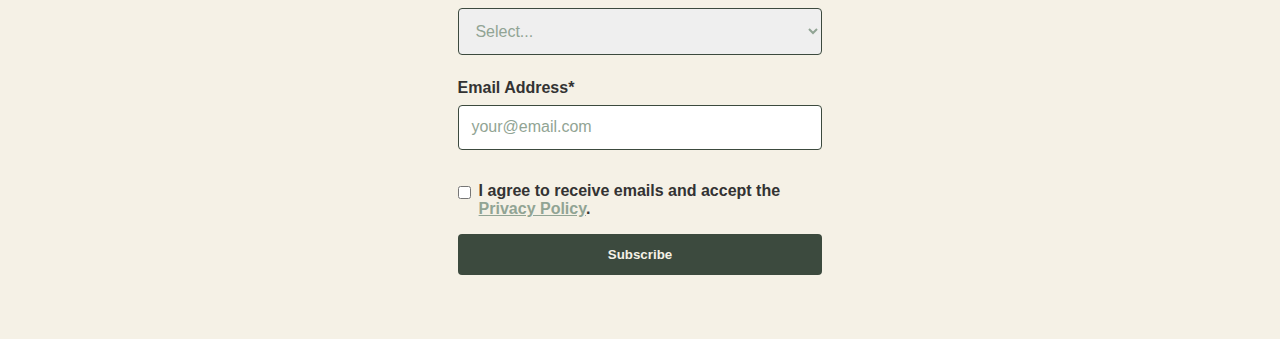
==== commit 23e715bf: "newsletter" ====
--- a/index.html
+++ b/index.html
@@ -7,7 +7,11 @@
     <link rel="stylesheet" href="style.css" />
     <script type="text/javascript" src="darkmode.js" defer></script>
     <script type="text/javascript" src="cookies.js" defer></script>
+    <script type="text/javascript" src="newsletter.js" defer></script>
   </head>
+  <div id="newsletter-confirmation" class="confirmation-popup" hidden>
+    Thank you for subscribing!
+  </div>
   <body>
     <header id="">
       <div class="burger-menu">
@@ -315,6 +319,46 @@
         </div>
       </div>
     </section>
+    <section class="newsletter">
+      <div class="newsletter-container">
+        <h2 id="newsletter-heading">Stay Updated</h2>
+        <p>Subscribe to our newsletter for the latest tips and offers.</p>
+        <form id="newsletter-form" class="newsletter-form">
+          <div class="form-group">
+            <label for="first-name">Name (Optional)</label>
+            <input
+              type="text"
+              id="first-name"
+              name="first_name"
+              placeholder="Name"
+            />
+            <label for="interest">Interests (Optional)</label>
+            <select id="interest" name="interest">
+              <option value="">Select...</option>
+              <option value="tips">Sustainability Tips</option>
+              <option value="news">Industry News</option>
+              <option value="offers">Special Offers</option>
+            </select>
+            <label for="email">Email Address*</label>
+            <input
+              type="email"
+              id="email"
+              name="email"
+              required
+              placeholder="your@email.com"
+            />
+          </div>
+          <div class="form-group checkbox-group">
+            <input type="checkbox" id="consent" name="consent" required />
+            <label for="consent">
+              I agree to receive emails and accept the
+              <a href="">Privacy Policy</a>.
+            </label>
+          </div>
+          <button type="submit" class="submit-btn">Subscribe</button>
+        </form>
+      </div>
+    </section>
     <script>
       const burgerMenu = document.querySelector(".burger-menu");
       const navLinks = document.querySelector(".navigation-links");
--- a/style.css
+++ b/style.css
@@ -741,9 +741,113 @@
   margin-left: 0.5rem;
 }
 
-@media (max-width: 600px) {
+@media (max-width: 767px) {
   .cookie-content {
     flex-direction: column;
     text-align: center;
   }
 }
+
+/* Newsletter */
+
+.newsletter {
+  padding: 2rem;
+  margin: 2rem 0;
+  color: var(--text-gray);
+}
+
+.newsletter-container {
+  width: 30%;
+  margin: 0 auto;
+}
+
+.newsletter-form {
+  display: flex;
+  flex-direction: column;
+  gap: 1rem;
+}
+
+.form-group {
+  display: flex;
+  flex-direction: column;
+  gap: 0.5rem;
+}
+
+label {
+  font-weight: 600;
+  color: var(--text-gray);
+  margin-top: 1rem;
+}
+
+input,
+#interest {
+  padding: 0.8rem;
+  border: 1px solid var(--green);
+  border-radius: 4px;
+  font-size: 1rem;
+}
+input::placeholder,
+#interest {
+  color: var(--number);
+}
+.dark-mode input,
+.dark-mode #interest {
+  background-color: var(--green);
+}
+.dark-mode .form-group input {
+  color: var(--number);
+}
+
+.checkbox-group {
+  flex-direction: row;
+  align-items: center;
+  gap: 0.5rem;
+}
+
+.submit-btn {
+  background: var(--green);
+  color: var(--light);
+  padding: 0.8rem;
+  border: none;
+  border-radius: 4px;
+  cursor: pointer;
+  font-weight: bold;
+}
+.newsletter a {
+  color: var(--number);
+}
+.newsletter-container p {
+  margin-bottom: 1rem;
+  margin-top: 0.5rem;
+}
+
+.confirmation-popup {
+  position: fixed;
+  bottom: 3.5rem;
+  right: 1rem;
+  background: var(--green);
+  color: var(--light);
+  padding: 1rem 2rem;
+  border-radius: 4px;
+  box-shadow: 0 2px 10px rgba(0, 0, 0, 0.2);
+  z-index: 1000;
+}
+
+.dark-mode .confirmation-popup {
+  background: var(--dark-mode-heading);
+  color: var(--light);
+}
+
+@media (max-width: 767px) {
+  .newsletter-container {
+    width: 80%;
+    margin-bottom: 5rem;
+  }
+  .confirmation-popup {
+    top: 4rem;
+    left: 50%;
+    transform: translateX(-50%);
+    width: 15rem;
+    height: 3rem;
+  }
+}
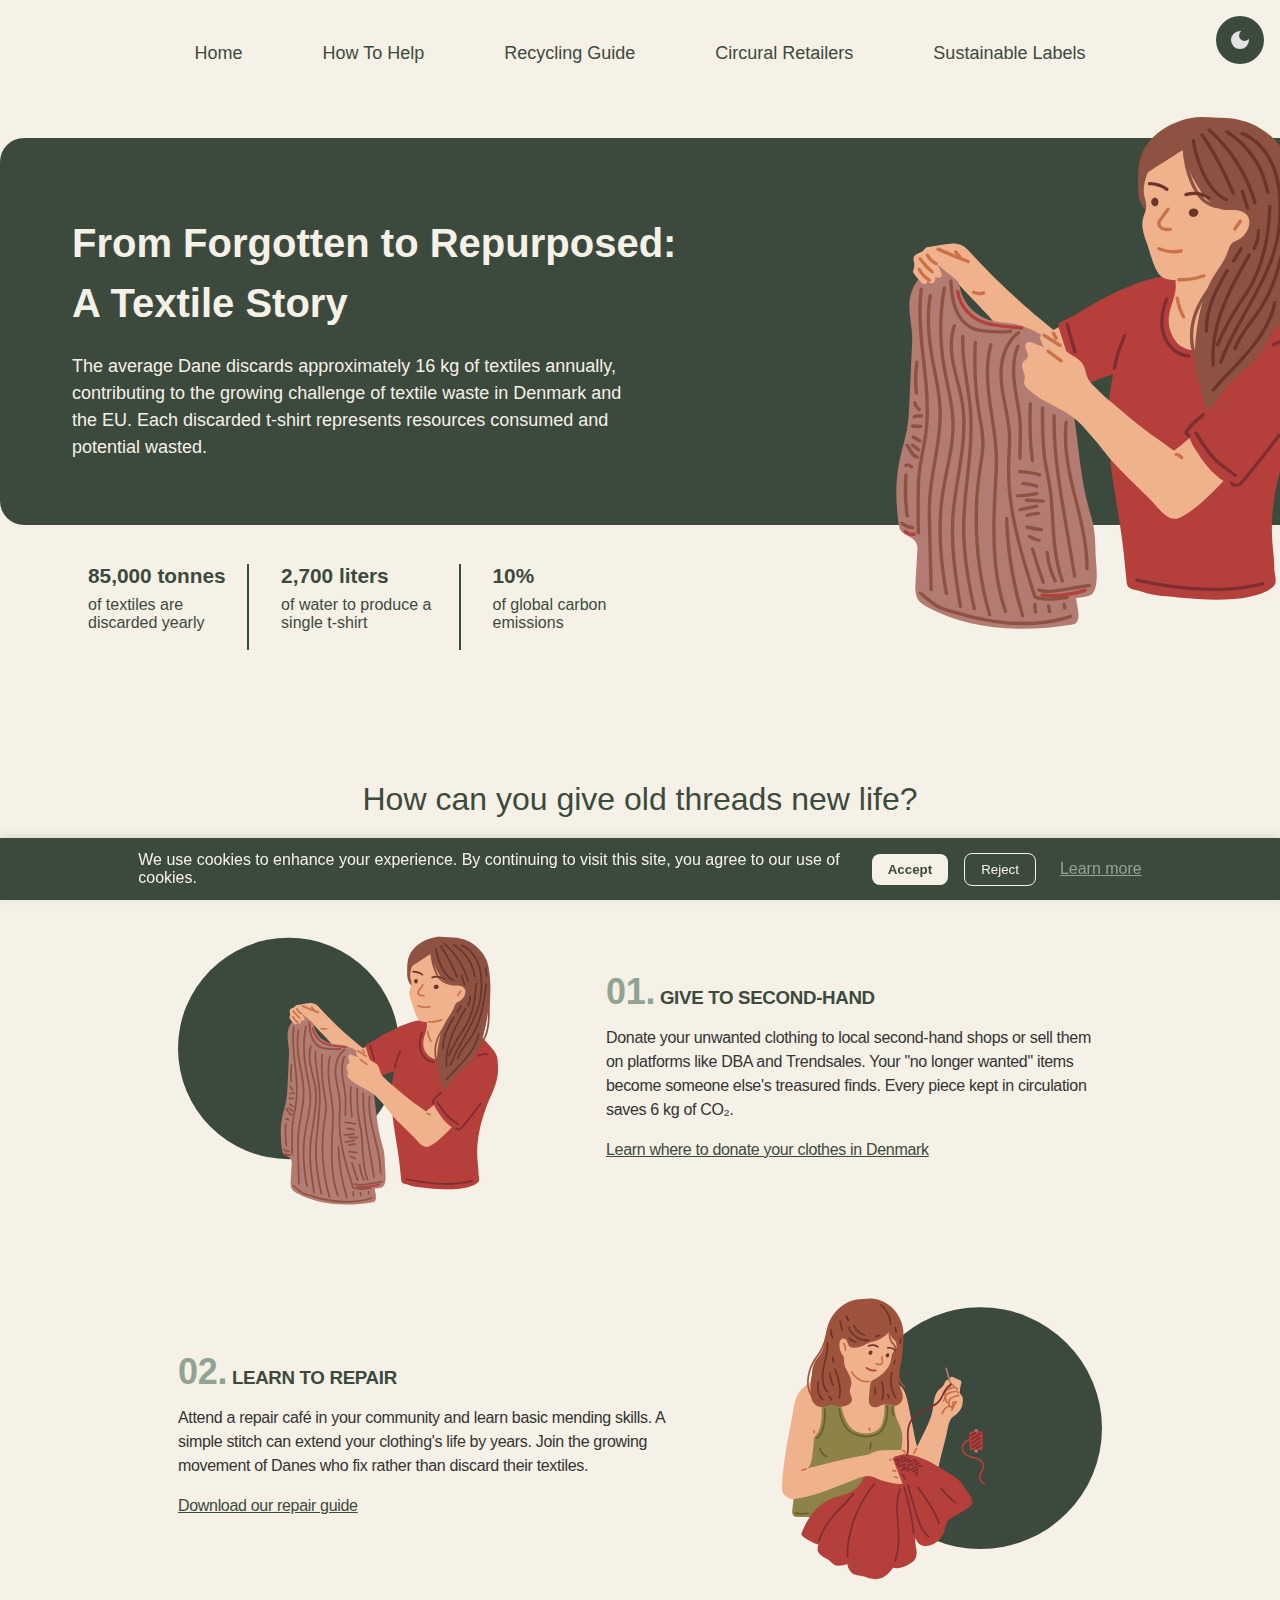
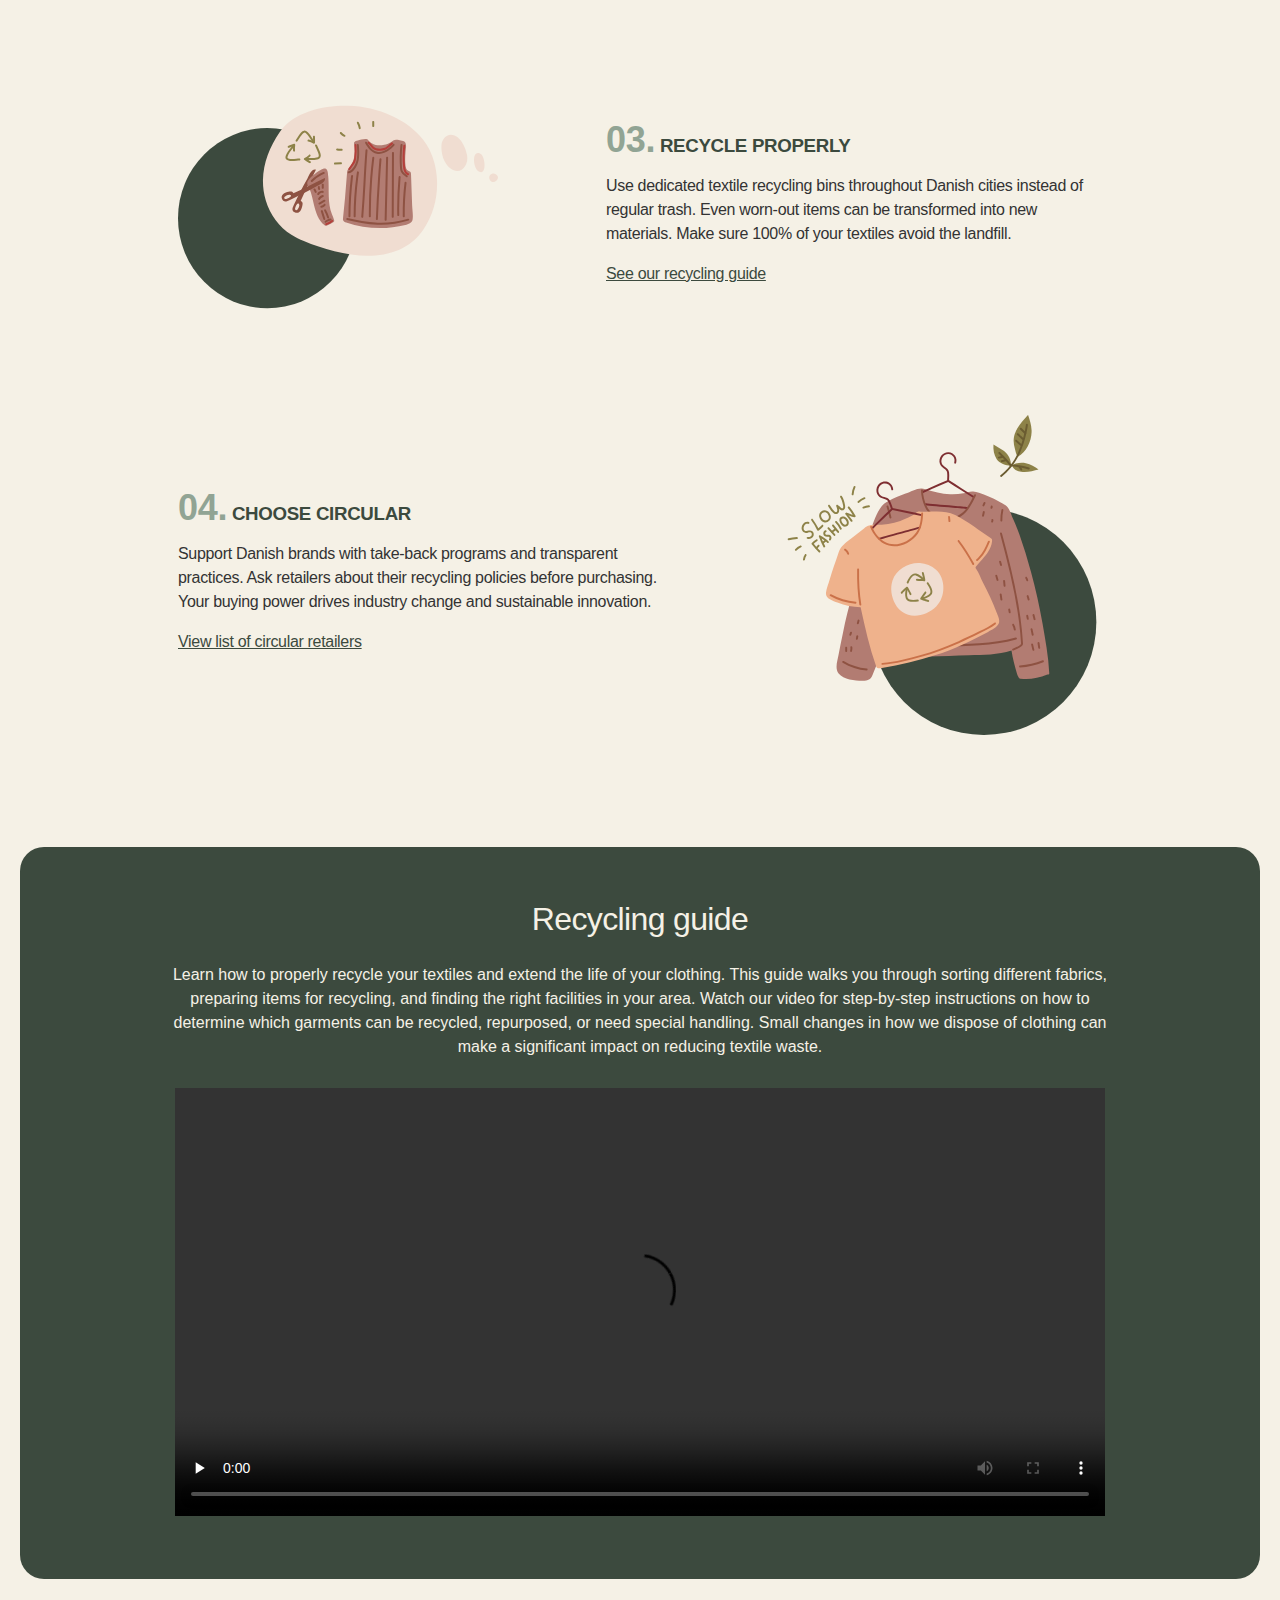
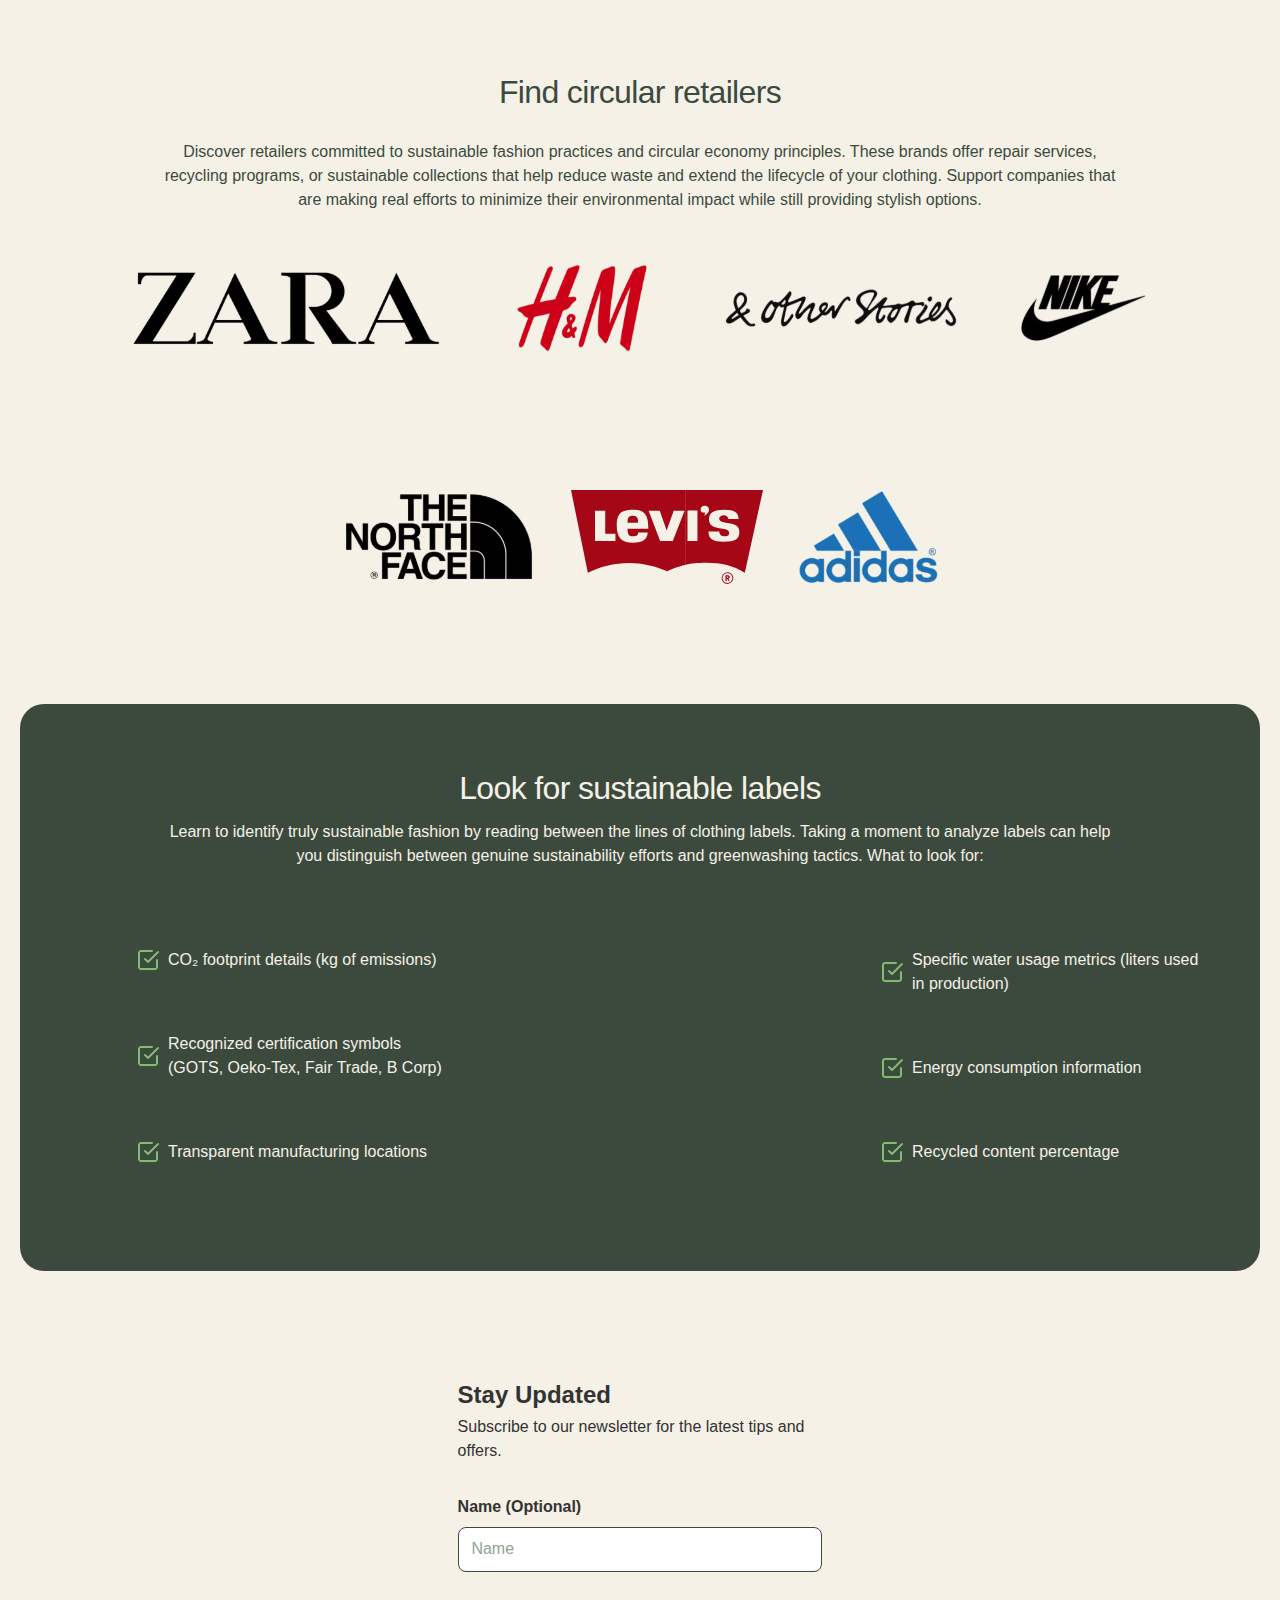
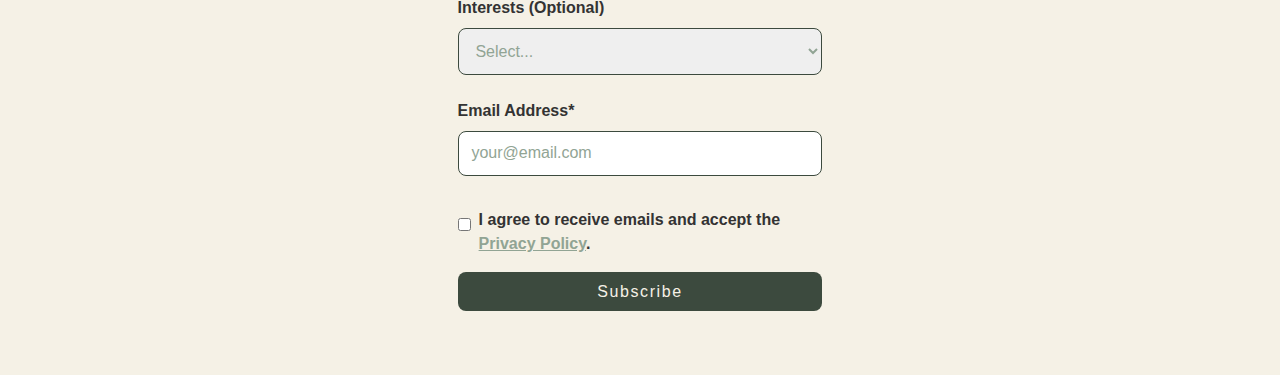
==== commit 67cbe62a: "visual fixes" ====
--- a/index.html
+++ b/index.html
@@ -231,10 +231,10 @@
         </div>
       </div>
     </section>
-    <section id="labels">
+    <section>
       <div class="label-container">
         <div class="label-text">
-          <h2>Look for sustainable labels</h2>
+          <h2 id="labels">Look for sustainable labels</h2>
           <p class="label-description">
             Learn to identify truly sustainable fashion by reading between the
             lines of clothing labels. Taking a moment to analyze labels can help
--- a/style.css
+++ b/style.css
@@ -714,7 +714,7 @@
 .cookie-btn {
   padding: 0.5rem 1rem;
   border: none;
-  border-radius: 4px;
+  border-radius: 0.5rem;
   cursor: pointer;
   font-weight: 500;
   transition: all 0.3s ease;
@@ -754,6 +754,7 @@
   padding: 2rem;
   margin: 2rem 0;
   color: var(--text-gray);
+  line-height: 150%;
 }
 
 .newsletter-container {
@@ -783,7 +784,7 @@
 #interest {
   padding: 0.8rem;
   border: 1px solid var(--green);
-  border-radius: 4px;
+  border-radius: 0.5rem;
   font-size: 1rem;
 }
 input::placeholder,
@@ -807,11 +808,13 @@
 .submit-btn {
   background: var(--green);
   color: var(--light);
-  padding: 0.8rem;
+  padding: 0.65rem;
   border: none;
-  border-radius: 4px;
+  border-radius: 0.5rem;
   cursor: pointer;
-  font-weight: bold;
+  font-weight: 400;
+  font-size: 1rem;
+  letter-spacing: 0.1rem;
 }
 .newsletter a {
   color: var(--number);
@@ -837,6 +840,10 @@
   background: var(--dark-mode-heading);
   color: var(--light);
 }
+.dark-mode .submit-btn{
+  background-color: var(--dark-mode-heading);
+  color: var(--light);
+}
 
 @media (max-width: 767px) {
   .newsletter-container {
